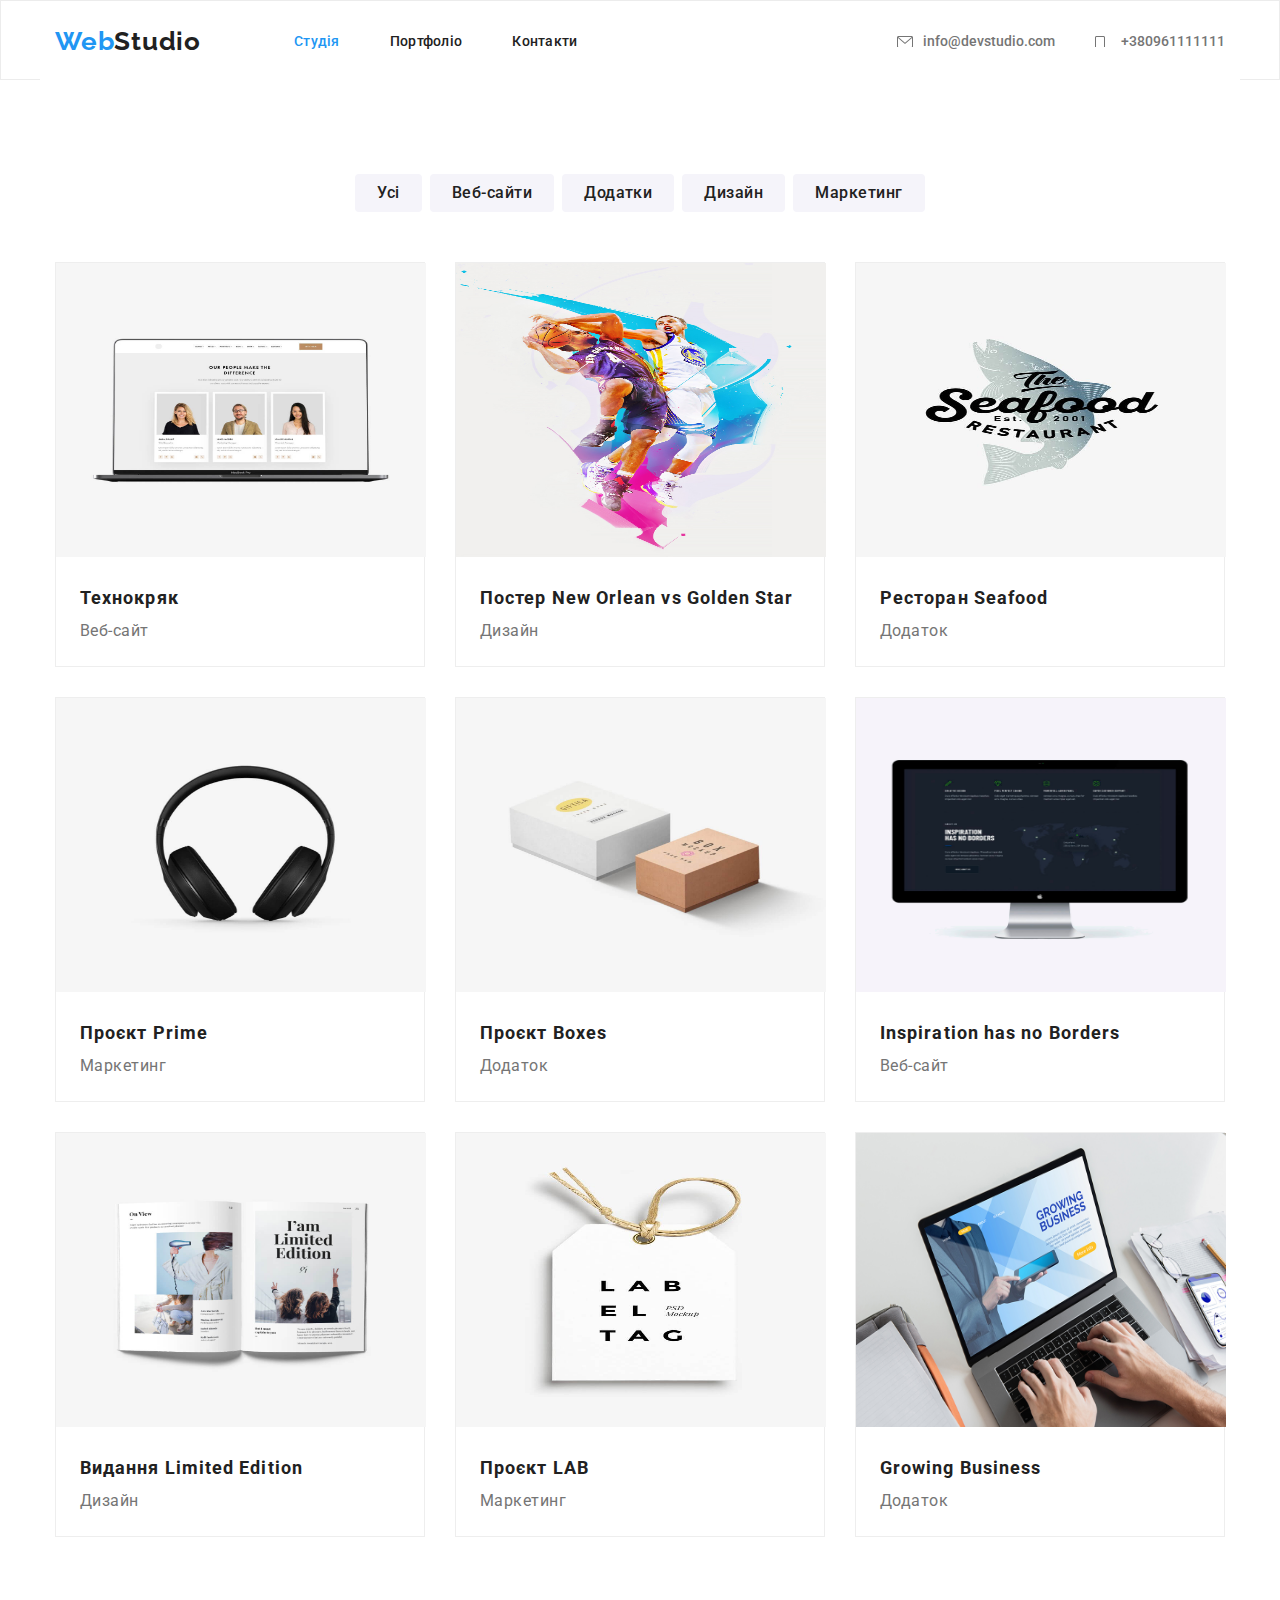
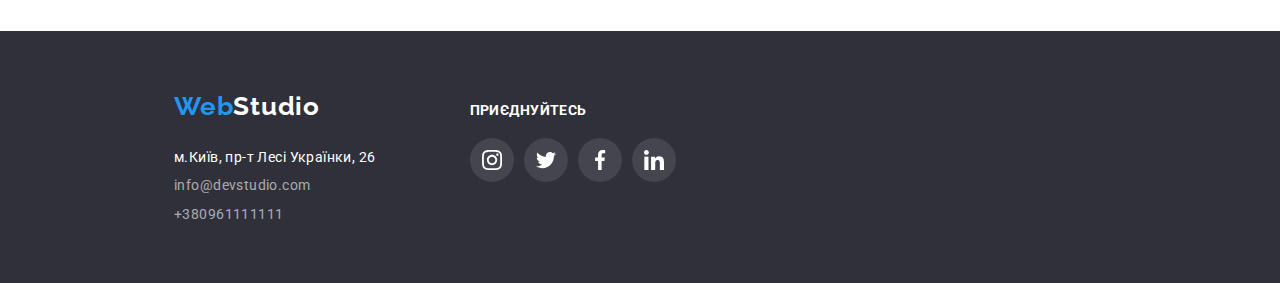
==== portfolio.html @ 69e12972 "fix" ====
<!DOCTYPE html>
<html lang="uk">
<head>
    <meta charset="UTF-8">
    <meta name="viewport" content="width=device-width, initial-scale=1.0">
    <title>Portfolio</title>
    <link rel="preconnect" href="https://fonts.googleapis.com" />
    <link rel="preconnect" href="https://fonts.gstatic.com" crossorigin />
    <link href="https://fonts.googleapis.com/css2?family=Raleway:wght@700&family=Roboto:wght@400;500;700;900&display=swap"
        rel="stylesheet" />
    <link rel="stylesheet" href="src/style.css">
</head>

<body>
    <header class="site-header">
        <div class="header-cont">
            <a class="logo" href="index.html"><span class="accent">Web</span>Studio</a>
            <nav class="navigation">
             <ul class="nav-list">
                 <li class="active-page"><a href="index.html">Студія</a></li>
                 <li><a href="portfolio.html">Портфоліо</a></li>
                 <li><a href="#">Контакти</a></li>
             </ul>
         </nav>
         <ul class="contact-info">
             <li class="nav-info-text">
                 <a class="mail" href="mailto:info@devstudio.com">
                     <svg class="iconsvg-nav"><use xlink:href="icons.svg#icons2"></use></svg>
                     info@devstudio.com
                 </a>
             </li>
             <li class="nav-info-text">
                 <a class="mail" href="tel:+38096111111">
                     <svg class="iconsvg-nav"><use xlink:href="icons.svg#icons3"></use></svg>
                     +380961111111
                 </a>
             </li>
         </ul>
    </header>

    <main class="main">
        <section class="portfolio-controls">
            <div class="container">
            <ul class="filters">
                <li><button class="filter-btn">Усі</button></li>
                <li><button class="filter-btn">Веб-сайти</button></li>
                <li><button class="filter-btn">Додатки</button></li>
                <li><button class="filter-btn">Дизайн</button></li>
                <li><button class="filter-btn">Маркетинг</button></li>
            </ul>
            <ul class="portfolio-card">
            <li class="portfolio_item">
                <a href="#" class="portfolio-thumb">
                    <img src="images/imgp1.jpg" alt="Зображення ноутбука" width="370" height="294">
                </a>
                <div class="portfolio-card-item">
                <h3 class="portfolio-title">Технокряк</h3>
                <p class="portfolio-category">Веб-сайт</p>
                </div>
            </li>

            <li class="portfolio_item">
                <a href="#" class="portfolio-thumb">
                    <img src="images/imgp2.jpg" alt="Зображення баскетболу" width="370" height="294">
                </a>
                <div class="portfolio-card-item">
                <h3 class="portfolio-title">Постер New Orlean vs Golden Star</h3>
                <p class="portfolio-category">Дизайн</p>
                </div>
            </li>

            <li class="portfolio_item">
                <a href="#" class="portfolio-thumb">
                    <img src="images/imgp3.jpg" alt="Seafood зображення ресторану" width="370" height="294">
                </a>
                <div class="portfolio-card-item">
                <h3 class="portfolio-title">Ресторан Seafood</h3>
                <p class="portfolio-category">Додаток</p>
                </div>
            </li>

            <li class="portfolio_item">
                <a href="#" class="portfolio-thumb">
                    <img src="images/imgp4.jpg" alt="Навушники" width="370" height="294">
                </a>
                <div class="portfolio-card-item">
                <h3 class="portfolio-title">Проєкт Prime</h3>
                <p class="portfolio-category">Маркетинг</p>
                </div>
            </li>

            <li class="portfolio_item">
                <a href="#" class="portfolio-thumb">
                    <img src="images/imgp5.jpg" alt="Коробки" width="370" height="294">
                </a>
                <div class="portfolio-card-item">
                <h3 class="portfolio-title">Проєкт Boxes</h3>
                <p class="portfolio-category">Додаток</p>
                </div>
            </li>

            <li class="portfolio_item">
                <a href="#" class="portfolio-thumb">
                    <img src="images/imgp6.jpg" alt="Зображення монітора статистики" width="370" height="294">
                </a>
                <div class="portfolio-card-item">
                <h3 class="portfolio-title">Inspiration has no Borders</h3>
                <p class="portfolio-category">Веб-сайт</p>
                </div>
            </li>

            <li class="portfolio_item">
                <a href="#" class="portfolio-thumb">
                    <img src="images/imgp7.jpg" alt="Журнал видання" width="370" height="294">
                </a>
                <div class="portfolio-card-item">
                <h3 class="portfolio-title">Видання Limited Edition</h3>
                <p class="portfolio-category">Дизайн</p>
                </div>
            </li>

            <li class="portfolio_item">
                <a href="#" class="portfolio-thumb">
                    <img src="images/imgp8.jpg" alt="Lab tag" width="370" height="294">
                </a>
                <div class="portfolio-card-item">
                <h3 class="portfolio-title">Проєкт LAB</h3>
                <p class="portfolio-category">Маркетинг</p>
                </div>
            </li>

            <li class="portfolio_item">
                <a href="#" class="portfolio-thumb">
                    <img src="images/imgp9.jpg" alt="Ноутбук" width="370" height="294">
                </a>
                <div class="portfolio-card-item">
                <h3 class="portfolio-title">Growing Business</h3>
                <p class="portfolio-category">Додаток</p>
                </div>
            </li>
            </ul>
            </div>
        </section>
    </main>
    
    <footer class="site-footer">
        <div class="footer-container">
            <div class="cont-footer">
        <a class="logo-footer" href="index.html"><span class="accent">Web</span>Studio</a>
        <address class="footer-address">
            <ul class="address-list">
                <li class="list-address"><a class="address-map" href="https://goo.gl/maps/zXnRZzUKmTX4V4ny9" target="_blank"
                    rel="noreferrer nofollow">м.Київ, пр-т Лесі Українки, 26</a></li>
            <li class="list-address"><a class="address-link-email" href="mailto:info@devstudio.com">info@devstudio.com</a></li>
            <li class="list-address"><a class="address-link-tell" href="tel:+38096111111">+380961111111</a></li>
            </ul>
        </address>
            </div>
            <div class="contact-team">
                <h3 class="contact-title">Приєднуйтесь</h3>
                <ul class="team-info">
                    <li class="team-join">
                        <a href="" target="_blank">
                            <svg class="team-join-link">
                                <use xlink:href="sprite.svg#icon-name-7"></use>
                            </svg>
                        </a>
                    </li>
                    <li class="team-join">
                        <a href="" target="_blank">
                            <svg class="team-join-link">
                                <use xlink:href="sprite.svg#icon-name-8"></use>
                            </svg>
                        </a>
                    </li>
                    <li class="team-join">
                        <a href="" target="_blank">
                            <svg class="team-join-link">
                                <use xlink:href="sprite.svg#icon-name-9"></use>
                            </svg>
                        </a>
                    </li>
                    <li class="team-join">
                        <a href="" target="_blank">
                            <svg class="team-join-link">
                                <use xlink:href="sprite.svg#icon-name-10"></use>
                            </svg>
                        </a>
                    </li>
                </ul>
            </div>
        </div>
    </footer>  
</body>
</html>
---- src/style.css ----
@import url(https://fonts.googleapis.com/css2?family=Raleway:wght@700&family=Roboto:wght@400;500;700;900&display=swap);

:root {
    --main-bg: #ffffff;
    --primary-font: "Roboto", sans-serif;
    --secondary-font: "Raleway", sans-serif;
    --primary-font-size: 14px;
    --logo-font-size: 26px;
    --logo-font-weight: 700;
    --logo-letter-spacing: 0.78px;
    --small-letter-spacing: 0.48px;
    --main-color: #212121;
    --support-color: #2196f3;
    --text-color: #757575;
}

* {
    margin: 0;
    box-sizing: border-box;
}

body {
    font-family: var(--primary-font);
    font-style: normal;
    font-weight: 400;
    line-height: normal;
    font-size: var(--primary-font-size);
}

header {
    display: block;
    border: 1px #ECECEC solid;
}

.site-header {
    border-bottom: 1px solid #ECECEC;
    height: 80px;
}

.header-cont {
    background-color: var(--main-bg);
    font-weight: 500;
    color: #212121;
    display: flex;
    align-items: center;
    flex-direction: row;
    max-width: 1200px;
    padding-left: 15px;
    padding-right: 15px;
    margin-left: auto;
    margin-right: auto;
    height: 80px;
}

.container {
    max-width: 1200px;
    padding-left: 15px;
    padding-right: 15px;
    margin-left: auto;
    margin-right: auto;
}

.logo {
    font-family: var(--secondary-font);
    font-size: 26px;
    font-weight: var(--logo-font-weight);
    letter-spacing: var(--logo-letter-spacing);
    word-wrap: break-word;
    margin-right: 93px;
}

.accent {
    color: var(--support-color);
}

.brand:hover,
.brand:focus {
    color: black;
    cursor: pointer;
}

.contact-link {
    color: var(--text-color);
    font-weight: 500;
    line-height: normal;
    letter-spacing: 0.28px;
}

.active-page {
    color: #2196F3;
}

.contact-info {
    display: flex;
    column-gap: 40px;
    margin-left: auto;
    color: #757575;
    justify-content: space-between;
}

.nav-info-text {
    display: inline-block;
}

.iconsvg-nav {
    fill: #757575;
    transition: fill 300ms ease-in-out;
    width: 16px;
    height: 12px;
}

.nav-list {
    display: flex;
    gap: 50px;
    justify-content: space-between;
}

.nav-list a {
    font-size: 14px;
    font-weight: 500;
    letter-spacing: 0.28px;
    word-wrap: break-word;
    text-decoration: none;
    transition: color 300ms;
}

.nav-item {
    color: var(--main-color);
    font-weight: 500;
    line-height: normal;
    letter-spacing: 0.28px;
}

.active-link {
    color: var(--support-color);
}

button {
    cursor: pointer;
    transition: background-color 300ms;
    line-height: inherit;
    font-size: inherit;
    font-family: inherit;
    border-radius: 4px;
}

section {
    padding: 94px 0;
}

a {
    text-decoration: none;
    color: inherit;
    transition: 300ms;
    cursor: pointer;
    line-height: inherit;
    font-size: inherit;
}

a:hover,
a:focus {
    color: var(--support-color);
}

ul {
    list-style: none;
    font-size: var(--primary-font-size);
    margin: 0;
    padding: 0;
}

.site-footer {
    background-color: #2f303a;
    padding-top: 60px;
    padding-bottom: 60px;
}

.logo-footer {
    color: #ffffff;
    font-size: 26px;
    font-family: var(--secondary-font);
    font-weight: 700;
    letter-spacing: var(--logo-letter-spacing);
    word-wrap: break-word;
    text-decoration: none;
}

.logo-footer:hover {
    color: #ffffff;
}

.footer-address {
    margin-top: 28px;
}

address {
    text-decoration: none;
}

.address-map {
    color: white;
    font-size: 14px;
    line-height: 16px;
    letter-spacing: 0.42px;
    word-wrap: break-word;
    text-decoration: none;
    font-style: normal;
}

.address-link {
    color: rgba(255, 255, 255, 0.6);
    font-family: Roboto;
    font-size: 14px;
    font-style: normal;
    font-weight: 400;
    line-height: 1.14;
    letter-spacing: 0.42px;
}

.list-address:not(:last-child) {
    margin-bottom: 12px;
}

.address-link-email {
    color: rgba(255, 255, 255, 0.6);
    font-family: Roboto;
    font-size: 14px;
    font-style: normal;
    font-weight: 400;
    line-height: 1.14;
    letter-spacing: 0.42px;
    margin-bottom: 12px;
}

.address-link-tell {
    color: rgba(255, 255, 255, 0.6);
    font-family: Roboto;
    font-size: 14px;
    font-style: normal;
    font-weight: 400;
    line-height: 1.14;
    letter-spacing: 0.42px;
    margin: 0 0 12px;
}

.visually-hidden {
    position: absolute;
    width: 1px;
    height: 1px;
    margin: -1px;
    border: 0;
    padding: 0;
    white-space: nowrap;
    clip-path: inset(100%);
    clip: rect(0 0 0 0);
    overflow: hidden;
  }  

.address-map {
    color: #ffffff;
}

.hidden-title {
    position: absolute;
    left: -1000px;
    top: auto;
    width: 1px;
    height: 1px;
    overflow: hidden;
}

.intro {
    background-color: #2f303a;
    height: 600px;
    display: flex;
    align-items: center;
    background: linear-gradient(rgba(255, 255, 255, 0.1), rgba(255, 255, 255, 0.1)), url(../images/hero.png);
}

.intro-title {
    color: #ffffff;
    text-align: center;
    font-size: 44px;
    font-weight: 700;
    line-height: 60px;
    letter-spacing: 2.64px;
    text-transform: uppercase;
    max-width: 696px;
    text-align: center;
    margin-bottom: 30px;
    word-wrap: break-word;
    font-family: "Roboto", sans-serif;
}

.intro-btn {
    color: #ffffff;
    background-color: var(--support-color);
    font-family: var(--primary-font);
    font-size: 16px;
    line-height: 1.87;
    box-shadow: 0px 4px 4px 0px rgba(0, 0, 0, 0.15);
    width: 200px;
    height: 50px;
    border-radius: 4px;
    font-weight: bold;
    cursor: pointer;
    transition: background-color 300ms;
    display: block;
    margin: 0 auto;
    text-align: center;
    border: #2196f3;;
}

.intro-btn:hover,
.intro-btn:focus {
    background-color: #188ce8;

}

.features {
    padding-bottom: 0;
}

.feature-list {
    display: flex;
}

.feature-title {
    color: var(--main-color);
    text-transform: uppercase;
    font-weight: 700;
    font-size: inherit;
    letter-spacing: 0.42px;
    margin-bottom: 10px;
}

.feature-name:not(:first-child) {
    margin-left: 30px;
    max-width: 270px;
}

.feature-name {
    max-width: 270px;
}

.feature-desc {
    color: var(--text-color);
    line-height: 24px;
    letter-spacing: 0.42px;
    font-size: 14px;
    text-transform: none;


}

.ativity-list {
    display: flex;
    justify-content: center;
    margin-top: 50px;
}

.ativity-list-item:not(:first-child) {
    margin-left: 30px;
}

.section-title {
    color: var(--main-color);
    font-weight: 700;
    font-size: 36px;
    font-style: inherit;
    letter-spacing: 1.08px;
    background-color: #f5f4fa;
    text-align: center;
}

.team-list {
    display: flex;
    justify-content: center;
    margin-top: 50px;
}

.team-list-item {
    margin-left: 30px;
    background: white;
    box-shadow: 0px 2px 1px rgba(0, 0, 0, 0.2);
    border-top-left-radius: 4px;
    border-top-right-radius: 4px;
    height: auto;
    background-color: white;
    border-radius: 0px 0px 4px 4px;
}

.team-name {
    color: #212121;
    font-weight: 500;
    font-size: 16px;
    letter-spacing: var(--small-letter-spacing);
    text-align: center;
    margin-bottom: 10px;
    word-wrap: break-word;
}

.card-list {
    padding: 30px;
}

.team-role {
    font-size: 16px;
    letter-spacing: var(--small-letter-spacing);
    color: var(--text-color);
    text-align: center;
    margin-bottom: 16px;
}

.team {
    background-color: #f5f4fa;
}

.section-namer {
    color: var(--main-color);
    font-weight: 700;
    font-size: 36px;
    font-style: inherit;
    letter-spacing: 1.08px;
    text-align: center;
}

.portfolio-gallery {
    margin-block-start: 1em;
    margin-block-end: 1em;
    margin-inline-start: 0px;
    margin-inline-end: 0px;
    padding-inline-start: 40px;
}

.portfolio-card {
    display: flex;
    flex-wrap: wrap;
    justify-content: center;
    gap: 30px
}

.portfolio_item {
    display: inline-block;
    background-color: var(--background-color);
    border: 1px #EEEEEE solid;
    max-width: 370px;
}

.portfolio-card-item {
    padding-left: 24px;
    padding-right: 24px;
    padding-top: 20px;
    padding-bottom: 20px;
}

.portfolio-title {
    line-height: 36px;
    letter-spacing: 1.08px;
    color: #212121;
    font-weight: 700;
    font-size: 18px;
    font-family: var(--primary-font);
}

.portfolio-category {
    line-height: 30px;
    letter-spacing: 0.48px;
    font-size: 16px;
    color: #757575;
    font-weight: 400;
    font-family: var(--primary-font);
}

.potrfolio-thumb {
    display: inline-block;
}

.filters {
    display: flex;
    justify-content: center;
    gap: 8px;
    margin-bottom: 50px;
}

.filter-btn {
    color: var(--main-color);
    text-align: center;
    font-size: 16px;
    font-weight: 500;
    line-height: 1.62;
    letter-spacing: var(--small-letter-spacing);
    font-family: inherit;
    background-color: #f5f4fA;
    word-wrap: break-word;
    display: block;
    border-radius: 4px;
    padding-top: 6px;
    padding-bottom: 6px;
    padding-left: 22px;
    padding-right: 22px;
    border: white;
}

.filter-btn:hover,
.filter-btn:focus {
    color: var(--main-bg);
    background-color: var(--support-color);
    box-shadow: 0px 2px 2px 0px rgba(0, 0, 0, 0.12);
}

.customer-title {
    text-align: center;
    font-size: 36px;
    letter-spacing: 1.08px;
    font-weight: 700;
    word-wrap: break-word;
    color: var(--main-color);
}

.customer-list {
    display: flex;
    gap: 30px;
    margin-top: 50px;
    justify-content: center;
    flex-wrap: wrap;
}

.customer-list-item {
    width: 170px;
    height: 92px;
}

.customer-effect {
    display: flex;
    border: 1px solid #AFB1B8;
    border-radius: 4px;
    justify-content: center;
    align-items: center;
    width: 100%;
    height: 100%;
    fill: #AFB1B8;
    transition: border-color 0.3s;
}

.customer-svg {
    width: 106px;
    height: 60px;
    transition: fill 0.3s ease;
    position: relative;
}


.customer-list-item a:hover, 
.customer-list-item a:focus {
    border-color: #2196F3;
}

.customer-list-item a:hover .customer-svg,
.customer-list-item a:focus .customer-svg  {
    fill: #2196F3;
}

.footer-container {
    display: flex;
    align-items: baseline;
    gap: 94px;
}

.cont-footer {
    margin-left: 174px;
}

.contact-team {
    max-width: 206px;
    max-height: 80px;
}

.contact-title {
    color: var(--main-bg);
    font-size: 14px;
    font-weight: 700;
    letter-spacing: 0.42px;
    text-transform: uppercase;
    margin-bottom: 20px;
}

.team-info {
    display: flex;
    justify-content: center;
    align-items: center;
    gap: 10px;
}

.team-join a {
    display: flex;
    justify-content: center;
    align-items: center;
    width: 44px;
    height: 44px;
    background: #ffffff1a;
    border-radius: 50%;
    color: #fff;
    transition: background 0.3s ease, color 0.3s ease;
    cursor: pointer;
}

.team-join a:hover,
.team-info a:focus {
    background-color: #2196F3;
}

.team-join-link {
    width: 20px;
    height: 20px;
    fill: #fff;
}

.card-link {
    display: flex;
    justify-content: center;
    gap: 10px;
}

.card-team-link a {
    width: 44px;
    height: 44px;
    transition: 300ms;
    display: inline-block;
    border-radius: 50%;
    padding: 12px 12px;
    transition: color 0,3s ease;
    fill: #afb1b8;
}

.card-team-link a:hover,
.card-team-link a:focus {
    background-color: #2196F3;
    border-radius: 50%;
    fill: #fff
}

.card-link-b {
    width: 20px;
    height: 20px;
    transition: fill 0,3s;
}

.feature-name-ph {
    background: #f5f4fa;
    display: inline-block;
    width: 100%;
    height: 120px;
    padding: 25px 100px;
    margin-bottom: 30px;
    border-radius: 4px;
}

.feature-photo {
    width: 70px;
    height: 70px;
}

.mail {
    display: flex;
    align-items: center;
    gap: 10px;
}

.phone {
    display: flex;
    align-items: center;
    gap: 10px;
    margin-right: 40px; 
}
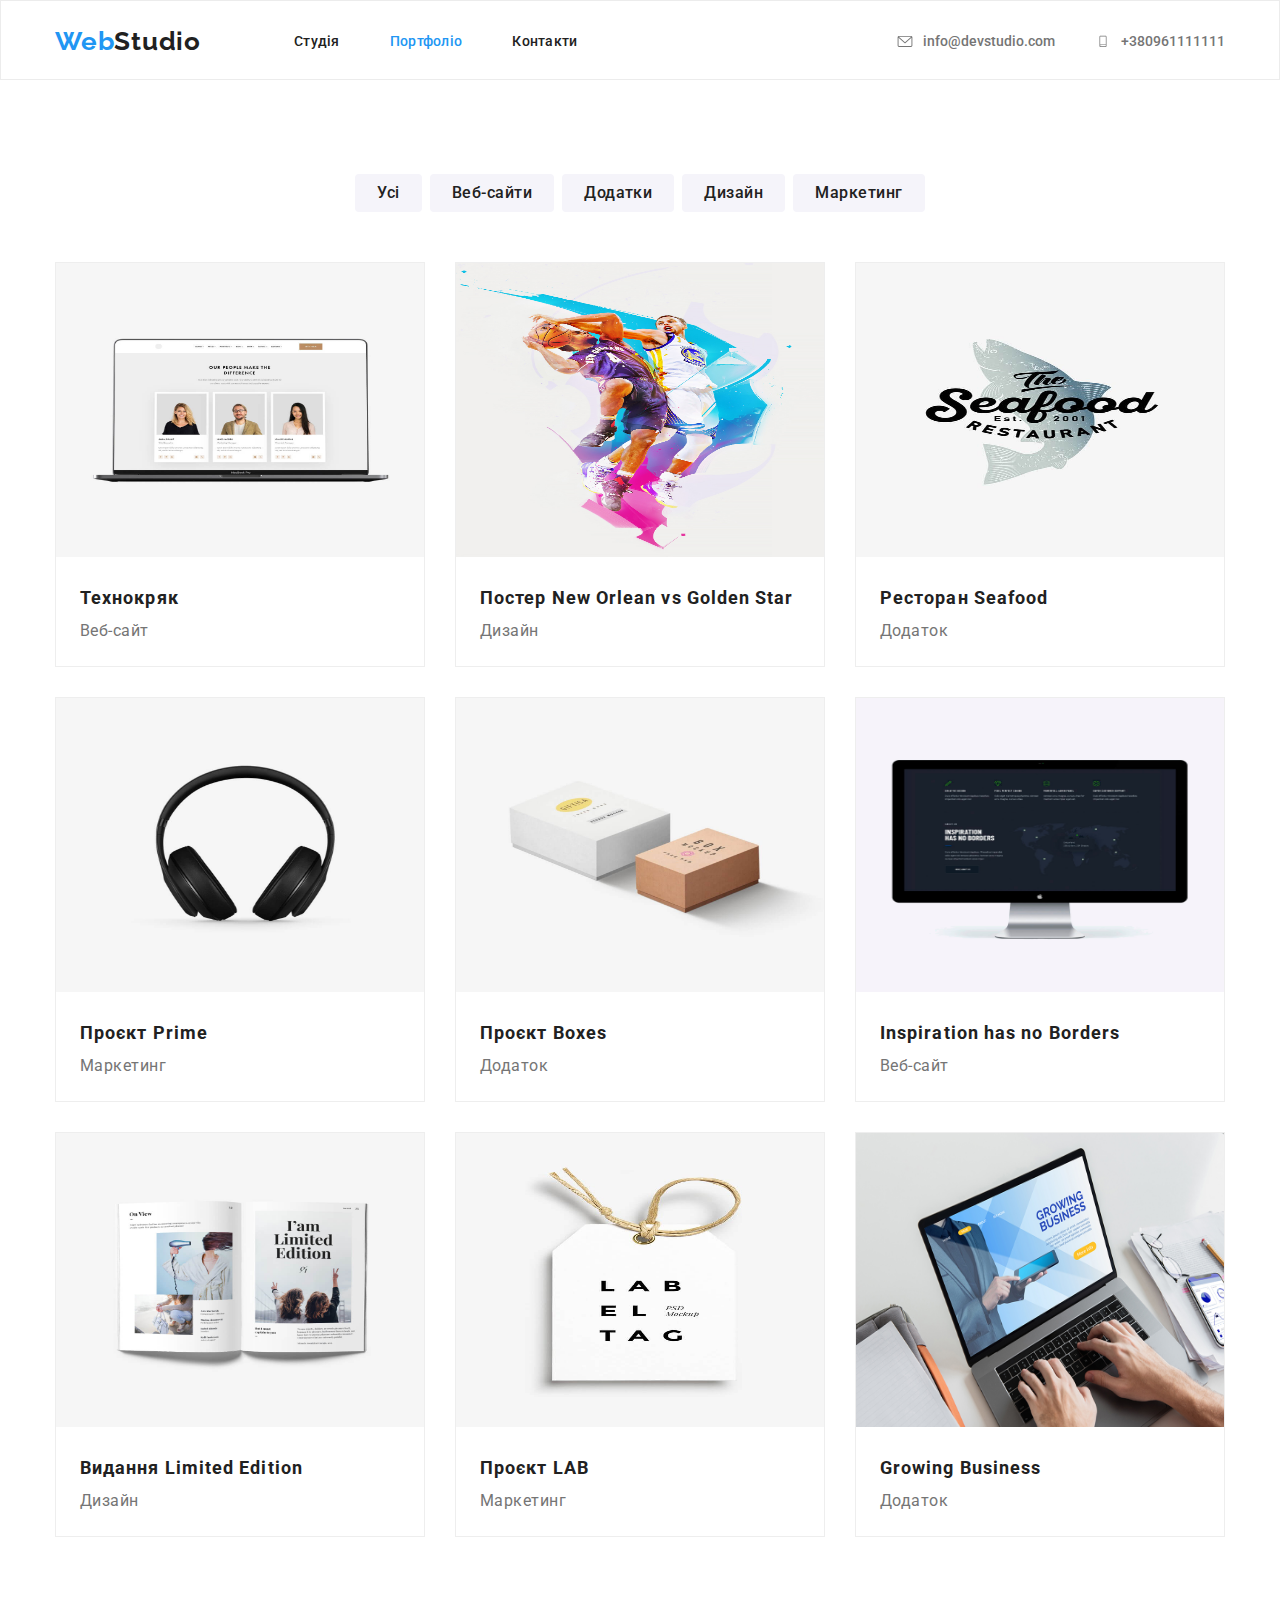
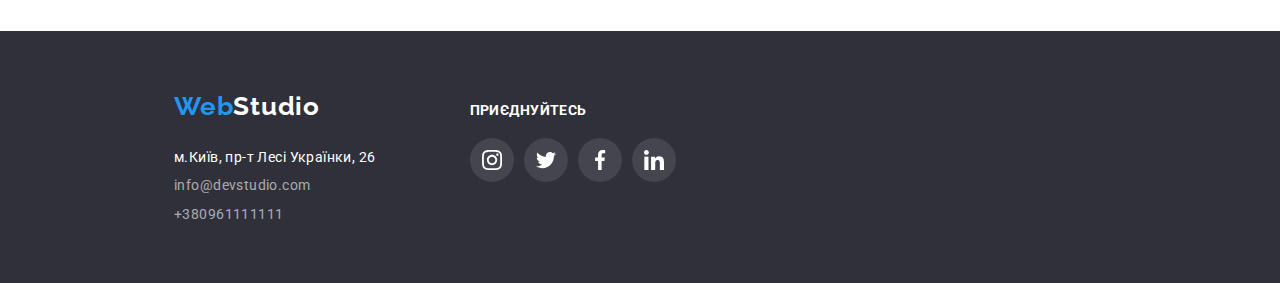
==== commit 7b696a16: "hover and text" ====
--- a/portfolio.html
+++ b/portfolio.html
@@ -17,8 +17,8 @@
             <a class="logo" href="index.html"><span class="accent">Web</span>Studio</a>
             <nav class="navigation">
              <ul class="nav-list">
-                 <li class="active-page"><a href="index.html">Студія</a></li>
-                 <li><a href="portfolio.html">Портфоліо</a></li>
+                 <li><a href="index.html">Студія</a></li>
+                 <li class="active-page"><a href="portfolio.html">Портфоліо</a></li>
                  <li><a href="#">Контакти</a></li>
              </ul>
          </nav>
@@ -50,9 +50,12 @@
             </ul>
             <ul class="portfolio-card">
             <li class="portfolio_item">
-                <a href="#" class="portfolio-thumb">
+                <div class="position-text">
                     <img src="images/imgp1.jpg" alt="Зображення ноутбука" width="370" height="294">
-                </a>
+                    <div class="text-element">
+                        <p class="element-text">Ресурс пропонує комплексні пропозиції з різним рівнем функціоналу та сервісів. Все це дозволить відвідувачу отримати вичерпні відомості про компанію чи приватну особу</p>
+                    </div>
+                </div>
                 <div class="portfolio-card-item">
                 <h3 class="portfolio-title">Технокряк</h3>
                 <p class="portfolio-category">Веб-сайт</p>
@@ -60,9 +63,12 @@
             </li>
 
             <li class="portfolio_item">
-                <a href="#" class="portfolio-thumb">
+                <div class="position-text">
                     <img src="images/imgp2.jpg" alt="Зображення баскетболу" width="370" height="294">
-                </a>
+                    <div class="text-element">
+                        <p class="element-text">Ресурс пропонує комплексні пропозиції з різним рівнем функціоналу та сервісів. Все це дозволить відвідувачу отримати вичерпні відомості про компанію чи приватну особу</p>
+                    </div>
+                </div>
                 <div class="portfolio-card-item">
                 <h3 class="portfolio-title">Постер New Orlean vs Golden Star</h3>
                 <p class="portfolio-category">Дизайн</p>
@@ -70,9 +76,12 @@
             </li>
 
             <li class="portfolio_item">
-                <a href="#" class="portfolio-thumb">
+                <div class="position-text">
                     <img src="images/imgp3.jpg" alt="Seafood зображення ресторану" width="370" height="294">
-                </a>
+                    <div class="text-element">
+                        <p class="element-text">Ресурс пропонує комплексні пропозиції з різним рівнем функціоналу та сервісів. Все це дозволить відвідувачу отримати вичерпні відомості про компанію чи приватну особу</p>
+                    </div>
+                </div>
                 <div class="portfolio-card-item">
                 <h3 class="portfolio-title">Ресторан Seafood</h3>
                 <p class="portfolio-category">Додаток</p>
@@ -80,9 +89,12 @@
             </li>
 
             <li class="portfolio_item">
-                <a href="#" class="portfolio-thumb">
+                <div class="position-text">
                     <img src="images/imgp4.jpg" alt="Навушники" width="370" height="294">
-                </a>
+                    <div class="text-element">
+                        <p class="element-text">Ресурс пропонує комплексні пропозиції з різним рівнем функціоналу та сервісів. Все це дозволить відвідувачу отримати вичерпні відомості про компанію чи приватну особу</p>
+                    </div>
+                </div>
                 <div class="portfolio-card-item">
                 <h3 class="portfolio-title">Проєкт Prime</h3>
                 <p class="portfolio-category">Маркетинг</p>
@@ -90,9 +102,12 @@
             </li>
 
             <li class="portfolio_item">
-                <a href="#" class="portfolio-thumb">
+                <div class="position-text">
                     <img src="images/imgp5.jpg" alt="Коробки" width="370" height="294">
-                </a>
+                    <div class="text-element">
+                        <p class="element-text">Ресурс пропонує комплексні пропозиції з різним рівнем функціоналу та сервісів. Все це дозволить відвідувачу отримати вичерпні відомості про компанію чи приватну особу</p>
+                    </div>
+                </div>
                 <div class="portfolio-card-item">
                 <h3 class="portfolio-title">Проєкт Boxes</h3>
                 <p class="portfolio-category">Додаток</p>
@@ -100,9 +115,12 @@
             </li>
 
             <li class="portfolio_item">
-                <a href="#" class="portfolio-thumb">
+                <div class="position-text">
                     <img src="images/imgp6.jpg" alt="Зображення монітора статистики" width="370" height="294">
-                </a>
+                    <div class="text-element">
+                        <p class="element-text">Ресурс пропонує комплексні пропозиції з різним рівнем функціоналу та сервісів. Все це дозволить відвідувачу отримати вичерпні відомості про компанію чи приватну особу</p>
+                    </div>
+                </div>
                 <div class="portfolio-card-item">
                 <h3 class="portfolio-title">Inspiration has no Borders</h3>
                 <p class="portfolio-category">Веб-сайт</p>
@@ -110,9 +128,12 @@
             </li>
 
             <li class="portfolio_item">
-                <a href="#" class="portfolio-thumb">
+                <div class="position-text">
                     <img src="images/imgp7.jpg" alt="Журнал видання" width="370" height="294">
-                </a>
+                    <div class="text-element">
+                        <p class="element-text">Ресурс пропонує комплексні пропозиції з різним рівнем функціоналу та сервісів. Все це дозволить відвідувачу отримати вичерпні відомості про компанію чи приватну особу</p>
+                    </div>
+                </div>
                 <div class="portfolio-card-item">
                 <h3 class="portfolio-title">Видання Limited Edition</h3>
                 <p class="portfolio-category">Дизайн</p>
@@ -120,9 +141,12 @@
             </li>
 
             <li class="portfolio_item">
-                <a href="#" class="portfolio-thumb">
+                <div class="position-text">
                     <img src="images/imgp8.jpg" alt="Lab tag" width="370" height="294">
-                </a>
+                    <div class="text-element">
+                        <p class="element-text">Ресурс пропонує комплексні пропозиції з різним рівнем функціоналу та сервісів. Все це дозволить відвідувачу отримати вичерпні відомості про компанію чи приватну особу</p>
+                    </div>
+                </div>
                 <div class="portfolio-card-item">
                 <h3 class="portfolio-title">Проєкт LAB</h3>
                 <p class="portfolio-category">Маркетинг</p>
@@ -130,9 +154,12 @@
             </li>
 
             <li class="portfolio_item">
-                <a href="#" class="portfolio-thumb">
+                <div class="position-text">
                     <img src="images/imgp9.jpg" alt="Ноутбук" width="370" height="294">
-                </a>
+                    <div class="text-element">
+                        <p class="element-text">Ресурс пропонує комплексні пропозиції з різним рівнем функціоналу та сервісів. Все це дозволить відвідувачу отримати вичерпні відомості про компанію чи приватну особу</p>
+                    </div>
+                </div>
                 <div class="portfolio-card-item">
                 <h3 class="portfolio-title">Growing Business</h3>
                 <p class="portfolio-category">Додаток</p>
--- a/src/style.css
+++ b/src/style.css
@@ -38,7 +38,6 @@
 }
 
 .header-cont {
-    background-color: var(--main-bg);
     font-weight: 500;
     color: #212121;
     display: flex;
@@ -672,4 +671,39 @@
     align-items: center;
     gap: 10px;
     margin-right: 40px; 
+}
+
+.position-text {
+    position: relative;
+    overflow: hidden;
+}
+
+.text-element {
+    transition: transform 250ms ease;
+    position: absolute;
+    top: 0;
+    left: 0;
+    transform: translateY(101%);
+    height: 100%;
+    width: 100%;
+    background-color: rgba(33, 150, 243, 0.9);
+}
+
+.element-text {
+    color: #fff;
+    font-size: 18px;
+    line-height: 28px;
+    letter-spacing: 0.54px;
+    padding: 63px 24px;
+}
+
+.portfolio_item:hover,
+.portfolio_item:focus{
+    transition: box-shadow 250ms cubic-bezier(0.4, 0, 0.2, 1);
+    box-shadow: 1px 4px 6px 0px rgba(0, 0, 0, 0.16),
+    0px 4px 4px 0px rgba(0, 0, 0, 0.06), 0px 1px 1px 0px rgba(0, 0, 0, 0.12);
+}
+
+.portfolio_item:hover .text-element {
+    transform: translateY(0);
 }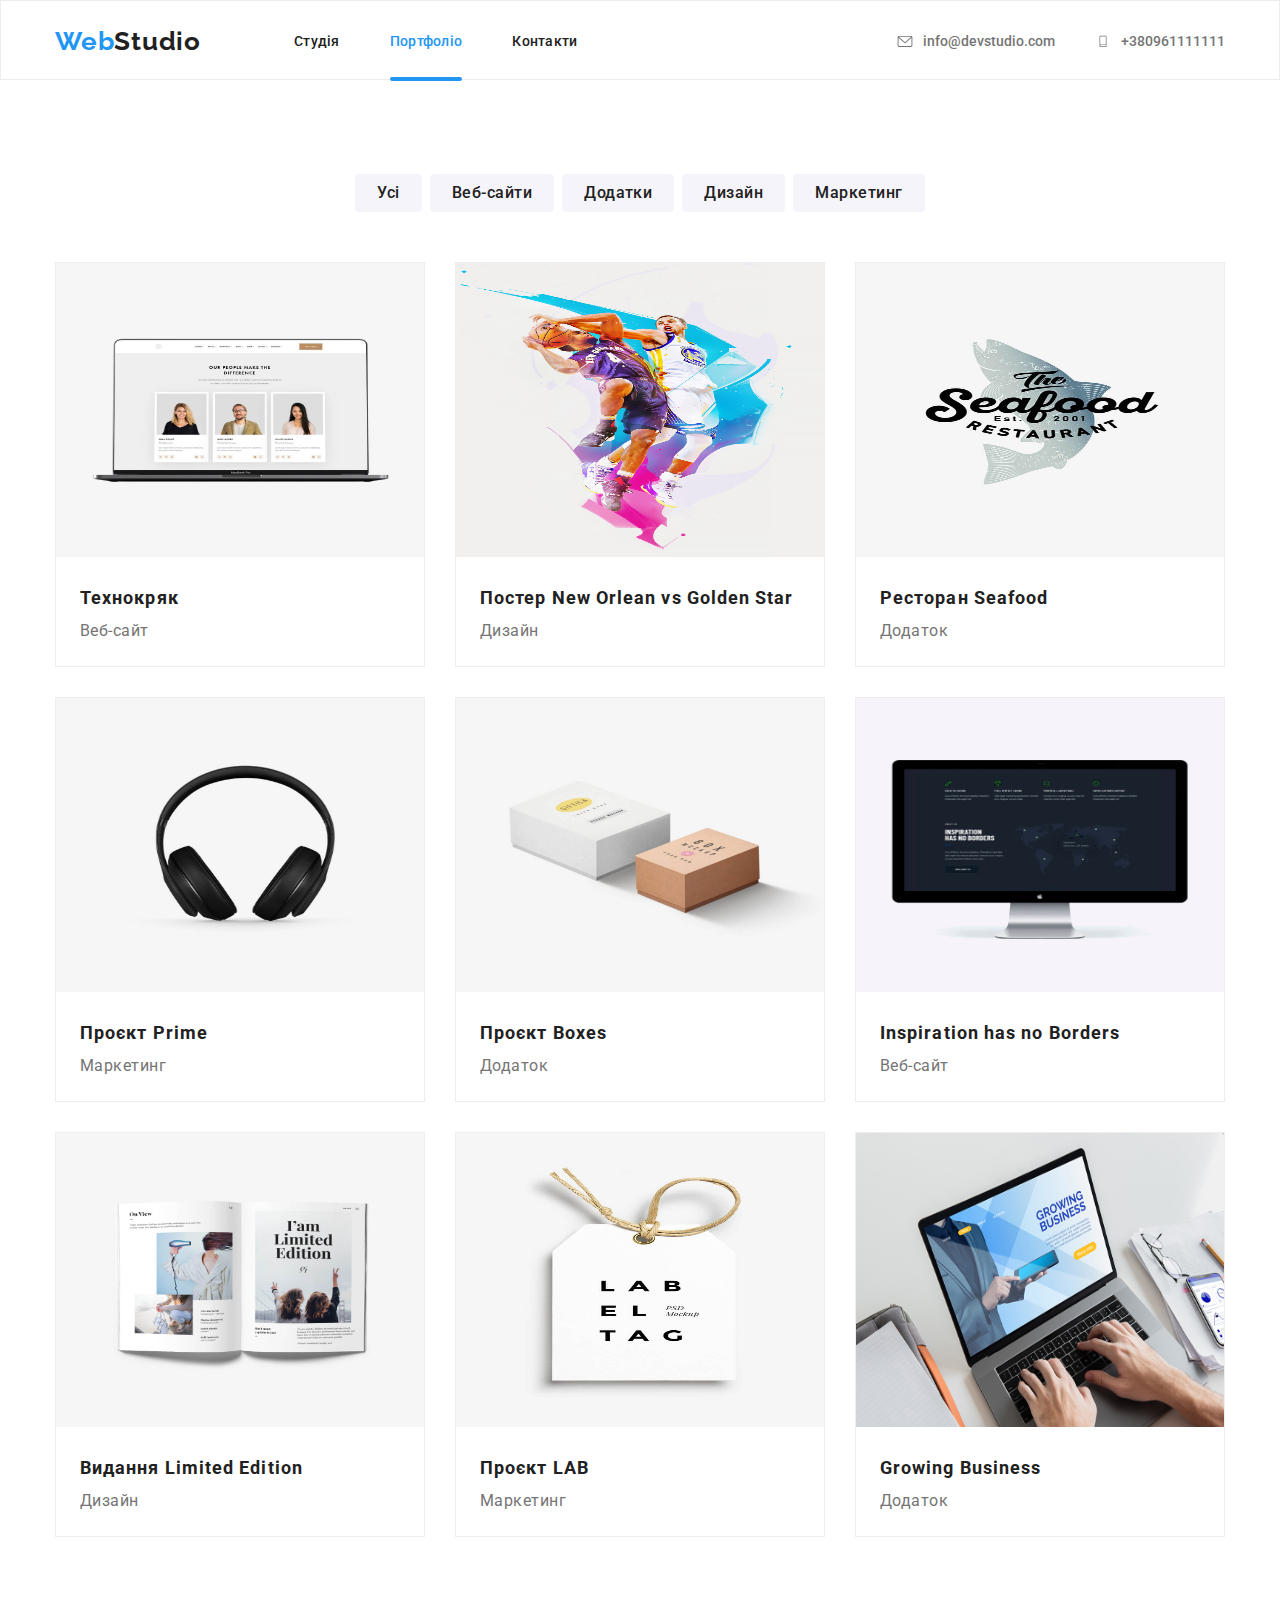
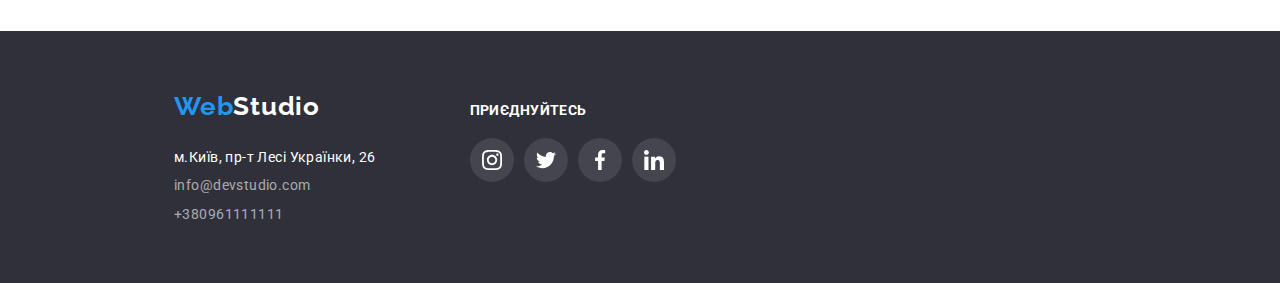
==== commit 870195f6: "js fix" ====
--- a/portfolio.html
+++ b/portfolio.html
@@ -18,7 +18,7 @@
             <nav class="navigation">
              <ul class="nav-list">
                  <li><a href="index.html">Студія</a></li>
-                 <li class="active-page"><a href="portfolio.html">Портфоліо</a></li>
+                 <li><a class="active-page" href="portfolio.html">Портфоліо</a></li>
                  <li><a href="#">Контакти</a></li>
              </ul>
          </nav>
--- a/src/style.css
+++ b/src/style.css
@@ -87,6 +87,9 @@
 
 .active-page {
     color: #2196F3;
+    position: relative;
+    padding-top: 32px;
+    padding-bottom: 32px;
 }
 
 .contact-info {
@@ -706,4 +709,65 @@
 
 .portfolio_item:hover .text-element {
     transform: translateY(0);
+}
+
+.active-page::after {
+    content: "";
+    background-color: #2196F3;
+    border-radius: 2px;
+    position: absolute;
+    height: 4px;
+    left: 0;
+    bottom: 0px;
+    width: 100%;
+}
+
+.backdrop {
+    transition: opacity 250ms cubic-bezier(0.4, 0, 0.2, 1);
+    position: fixed;
+    background-color: rgba(0, 0, 0, 0.20);
+    top: 0;
+    left: 0;
+    width: 100%;
+    height: 100%;
+    opacity: 1;
+}
+
+.btn_close {
+    position: absolute;
+    background-color: var(--white-color);
+    border-radius: 50%;
+    fill: var(--primary-color);
+    border: 1px solid rgba(0, 0, 0, 0.10);
+    top: 8px;
+    right: 8px;
+    width: 30px;
+    height: 30px;
+    padding-top: 6px;
+    padding-bottom: 5px;
+    padding-left: 5px;
+    cursor: pointer;
+}
+
+.modal-icon {
+    transition: fill 250ms cubic-bezier(0.4, 0, 0.2, 1);
+    fill: var(--primary-color);
+    width: 18px;
+    height: 18px;
+}
+
+.modal {
+    position: fixed;
+    top: 50%;
+    left: 50%;
+    transform: translate(-50%, -50%);
+    background-color: #fff;
+    border-radius: 4px;
+    width: 528px;
+    height: 581px;
+}
+
+.close-box {
+    opacity: 0;
+    pointer-events: none;
 }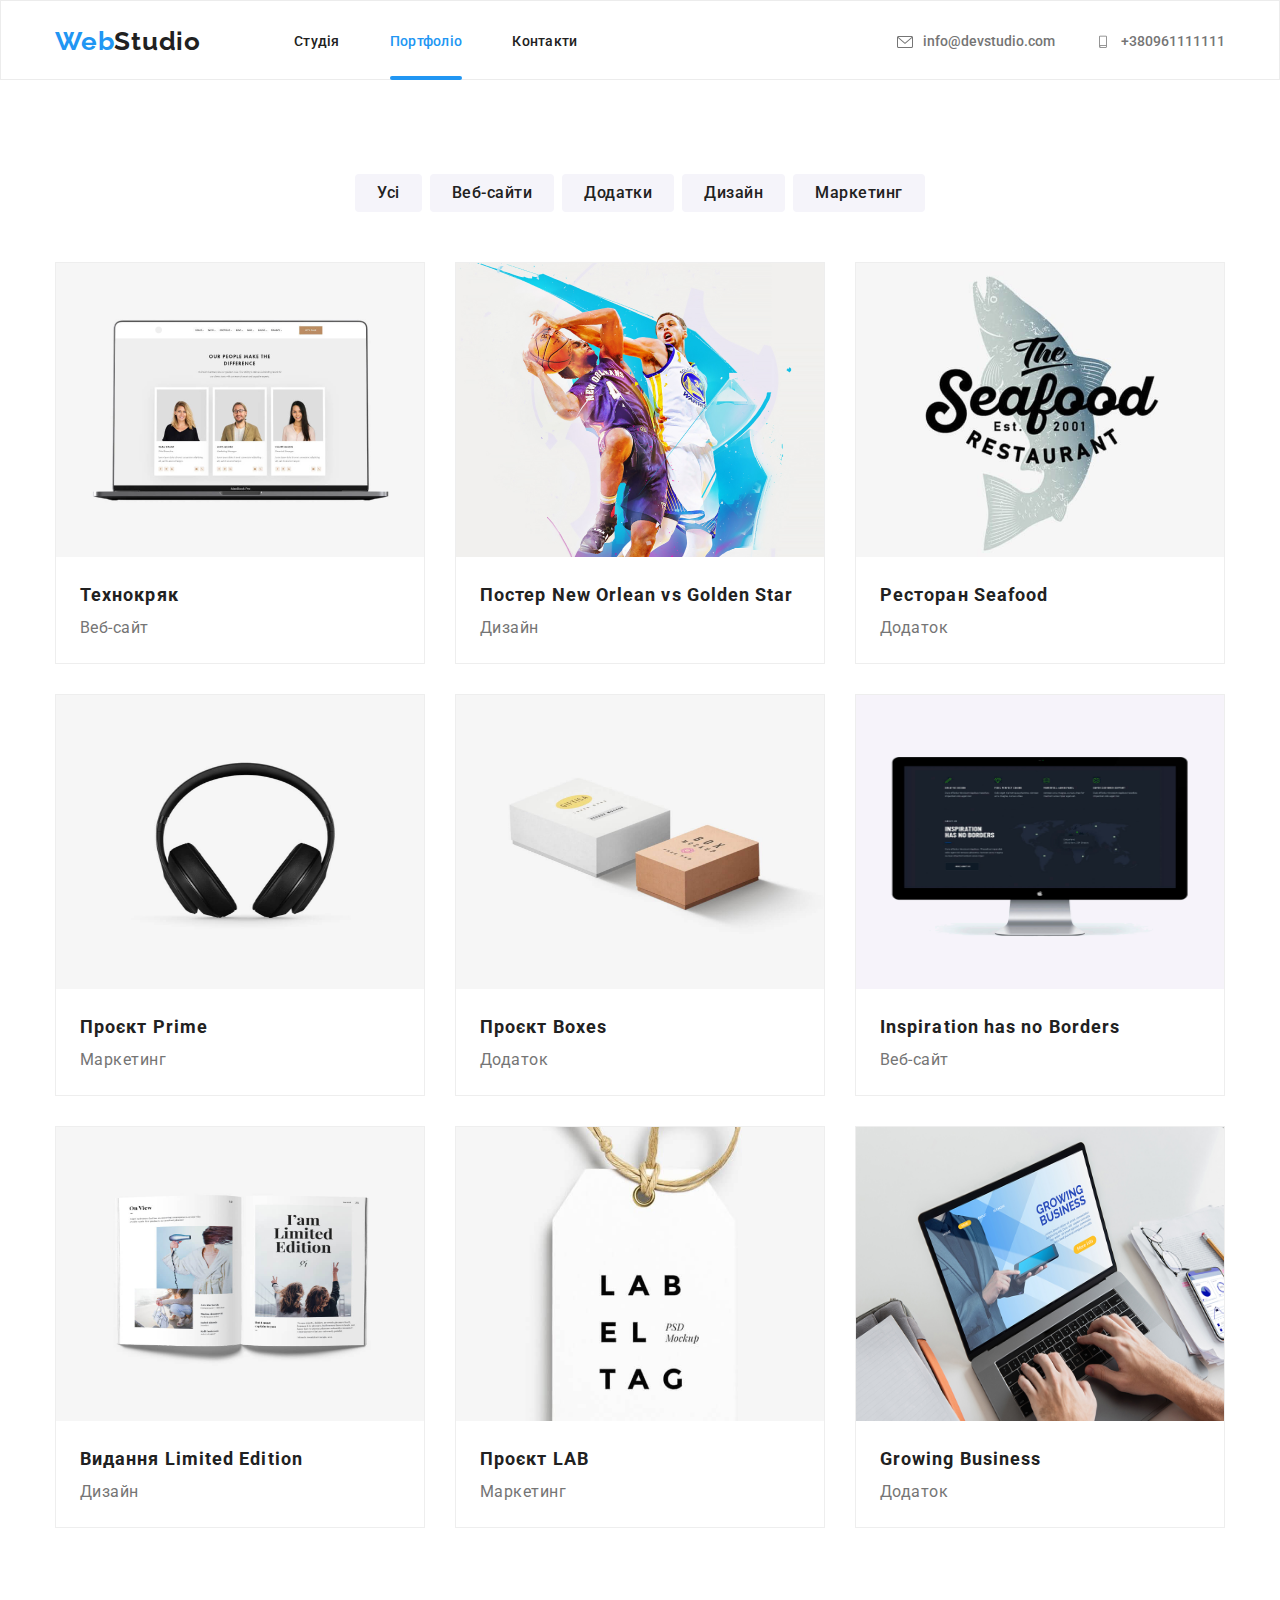
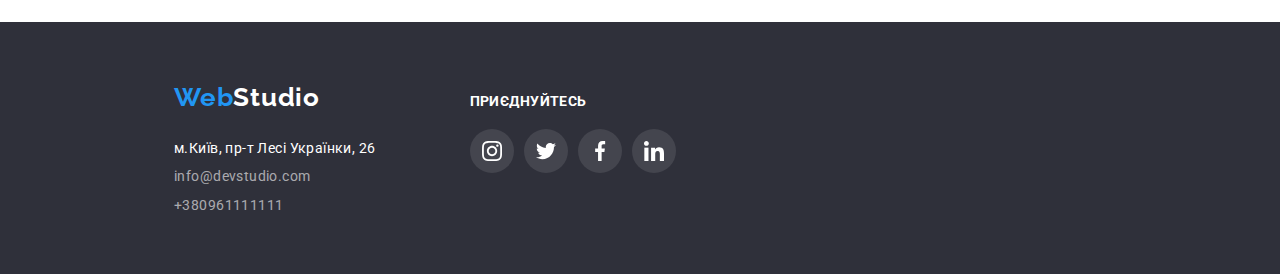
==== commit 312fff77: "fix" ====
--- a/portfolio.html
+++ b/portfolio.html
@@ -1,12 +1,14 @@
 <!DOCTYPE html>
 <html lang="uk">
+
 <head>
     <meta charset="UTF-8">
     <meta name="viewport" content="width=device-width, initial-scale=1.0">
     <title>Portfolio</title>
     <link rel="preconnect" href="https://fonts.googleapis.com" />
     <link rel="preconnect" href="https://fonts.gstatic.com" crossorigin />
-    <link href="https://fonts.googleapis.com/css2?family=Raleway:wght@700&family=Roboto:wght@400;500;700;900&display=swap"
+    <link
+        href="https://fonts.googleapis.com/css2?family=Raleway:wght@700&family=Roboto:wght@400;500;700;900&display=swap"
         rel="stylesheet" />
     <link rel="stylesheet" href="src/style.css">
 </head>
@@ -16,172 +18,197 @@
         <div class="header-cont">
             <a class="logo" href="index.html"><span class="accent">Web</span>Studio</a>
             <nav class="navigation">
-             <ul class="nav-list">
-                 <li><a href="index.html">Студія</a></li>
-                 <li><a class="active-page" href="portfolio.html">Портфоліо</a></li>
-                 <li><a href="#">Контакти</a></li>
-             </ul>
-         </nav>
-         <ul class="contact-info">
-             <li class="nav-info-text">
-                 <a class="mail" href="mailto:info@devstudio.com">
-                     <svg class="iconsvg-nav"><use xlink:href="icons.svg#icons2"></use></svg>
-                     info@devstudio.com
-                 </a>
-             </li>
-             <li class="nav-info-text">
-                 <a class="mail" href="tel:+38096111111">
-                     <svg class="iconsvg-nav"><use xlink:href="icons.svg#icons3"></use></svg>
-                     +380961111111
-                 </a>
-             </li>
-         </ul>
+                <ul class="nav-list">
+                    <li><a href="index.html">Студія</a></li>
+                    <li><a class="active-page" href="portfolio.html">Портфоліо</a></li>
+                    <li><a href="#">Контакти</a></li>
+                </ul>
+            </nav>
+            <ul class="contact-info">
+                <li class="nav-info-text">
+                    <a class="mail" href="mailto:info@devstudio.com">
+                        <svg class="iconsvg-nav">
+                            <use xlink:href="icons.svg#icons2"></use>
+                        </svg>
+                        info@devstudio.com
+                    </a>
+                </li>
+                <li class="nav-info-text">
+                    <a class="mail" href="tel:+38096111111">
+                        <svg class="iconsvg-nav">
+                            <use xlink:href="icons.svg#icons3"></use>
+                        </svg>
+                        +380961111111
+                    </a>
+                </li>
+            </ul>
     </header>
 
     <main class="main">
         <section class="portfolio-controls">
             <div class="container">
-            <ul class="filters">
-                <li><button class="filter-btn">Усі</button></li>
-                <li><button class="filter-btn">Веб-сайти</button></li>
-                <li><button class="filter-btn">Додатки</button></li>
-                <li><button class="filter-btn">Дизайн</button></li>
-                <li><button class="filter-btn">Маркетинг</button></li>
-            </ul>
-            <ul class="portfolio-card">
-            <li class="portfolio_item">
-                <div class="position-text">
-                    <img src="images/imgp1.jpg" alt="Зображення ноутбука" width="370" height="294">
-                    <div class="text-element">
-                        <p class="element-text">Ресурс пропонує комплексні пропозиції з різним рівнем функціоналу та сервісів. Все це дозволить відвідувачу отримати вичерпні відомості про компанію чи приватну особу</p>
-                    </div>
-                </div>
-                <div class="portfolio-card-item">
-                <h3 class="portfolio-title">Технокряк</h3>
-                <p class="portfolio-category">Веб-сайт</p>
-                </div>
-            </li>
-
-            <li class="portfolio_item">
-                <div class="position-text">
-                    <img src="images/imgp2.jpg" alt="Зображення баскетболу" width="370" height="294">
-                    <div class="text-element">
-                        <p class="element-text">Ресурс пропонує комплексні пропозиції з різним рівнем функціоналу та сервісів. Все це дозволить відвідувачу отримати вичерпні відомості про компанію чи приватну особу</p>
-                    </div>
-                </div>
-                <div class="portfolio-card-item">
-                <h3 class="portfolio-title">Постер New Orlean vs Golden Star</h3>
-                <p class="portfolio-category">Дизайн</p>
-                </div>
-            </li>
-
-            <li class="portfolio_item">
-                <div class="position-text">
-                    <img src="images/imgp3.jpg" alt="Seafood зображення ресторану" width="370" height="294">
-                    <div class="text-element">
-                        <p class="element-text">Ресурс пропонує комплексні пропозиції з різним рівнем функціоналу та сервісів. Все це дозволить відвідувачу отримати вичерпні відомості про компанію чи приватну особу</p>
-                    </div>
-                </div>
-                <div class="portfolio-card-item">
-                <h3 class="portfolio-title">Ресторан Seafood</h3>
-                <p class="portfolio-category">Додаток</p>
-                </div>
-            </li>
-
-            <li class="portfolio_item">
-                <div class="position-text">
-                    <img src="images/imgp4.jpg" alt="Навушники" width="370" height="294">
-                    <div class="text-element">
-                        <p class="element-text">Ресурс пропонує комплексні пропозиції з різним рівнем функціоналу та сервісів. Все це дозволить відвідувачу отримати вичерпні відомості про компанію чи приватну особу</p>
-                    </div>
-                </div>
-                <div class="portfolio-card-item">
-                <h3 class="portfolio-title">Проєкт Prime</h3>
-                <p class="portfolio-category">Маркетинг</p>
-                </div>
-            </li>
-
-            <li class="portfolio_item">
-                <div class="position-text">
-                    <img src="images/imgp5.jpg" alt="Коробки" width="370" height="294">
-                    <div class="text-element">
-                        <p class="element-text">Ресурс пропонує комплексні пропозиції з різним рівнем функціоналу та сервісів. Все це дозволить відвідувачу отримати вичерпні відомості про компанію чи приватну особу</p>
-                    </div>
-                </div>
-                <div class="portfolio-card-item">
-                <h3 class="portfolio-title">Проєкт Boxes</h3>
-                <p class="portfolio-category">Додаток</p>
-                </div>
-            </li>
-
-            <li class="portfolio_item">
-                <div class="position-text">
-                    <img src="images/imgp6.jpg" alt="Зображення монітора статистики" width="370" height="294">
-                    <div class="text-element">
-                        <p class="element-text">Ресурс пропонує комплексні пропозиції з різним рівнем функціоналу та сервісів. Все це дозволить відвідувачу отримати вичерпні відомості про компанію чи приватну особу</p>
-                    </div>
-                </div>
-                <div class="portfolio-card-item">
-                <h3 class="portfolio-title">Inspiration has no Borders</h3>
-                <p class="portfolio-category">Веб-сайт</p>
-                </div>
-            </li>
-
-            <li class="portfolio_item">
-                <div class="position-text">
-                    <img src="images/imgp7.jpg" alt="Журнал видання" width="370" height="294">
-                    <div class="text-element">
-                        <p class="element-text">Ресурс пропонує комплексні пропозиції з різним рівнем функціоналу та сервісів. Все це дозволить відвідувачу отримати вичерпні відомості про компанію чи приватну особу</p>
-                    </div>
-                </div>
-                <div class="portfolio-card-item">
-                <h3 class="portfolio-title">Видання Limited Edition</h3>
-                <p class="portfolio-category">Дизайн</p>
-                </div>
-            </li>
-
-            <li class="portfolio_item">
-                <div class="position-text">
-                    <img src="images/imgp8.jpg" alt="Lab tag" width="370" height="294">
-                    <div class="text-element">
-                        <p class="element-text">Ресурс пропонує комплексні пропозиції з різним рівнем функціоналу та сервісів. Все це дозволить відвідувачу отримати вичерпні відомості про компанію чи приватну особу</p>
-                    </div>
-                </div>
-                <div class="portfolio-card-item">
-                <h3 class="portfolio-title">Проєкт LAB</h3>
-                <p class="portfolio-category">Маркетинг</p>
-                </div>
-            </li>
-
-            <li class="portfolio_item">
-                <div class="position-text">
-                    <img src="images/imgp9.jpg" alt="Ноутбук" width="370" height="294">
-                    <div class="text-element">
-                        <p class="element-text">Ресурс пропонує комплексні пропозиції з різним рівнем функціоналу та сервісів. Все це дозволить відвідувачу отримати вичерпні відомості про компанію чи приватну особу</p>
-                    </div>
-                </div>
-                <div class="portfolio-card-item">
-                <h3 class="portfolio-title">Growing Business</h3>
-                <p class="portfolio-category">Додаток</p>
-                </div>
-            </li>
-            </ul>
+                <ul class="filters">
+                    <li><button class="filter-btn">Усі</button></li>
+                    <li><button class="filter-btn">Веб-сайти</button></li>
+                    <li><button class="filter-btn">Додатки</button></li>
+                    <li><button class="filter-btn">Дизайн</button></li>
+                    <li><button class="filter-btn">Маркетинг</button></li>
+                </ul>
+                <ul class="portfolio-card">
+                    <li class="portfolio_item">
+                        <div class="position-text">
+                            <img src="images/portfolio0.png" alt="Зображення ноутбука" width="370" height="294">
+                            <div class="text-element">
+                                <p class="element-text">Ресурс пропонує комплексні пропозиції з різним рівнем
+                                    функціоналу та сервісів. Все це дозволить відвідувачу отримати вичерпні
+                                    відомості про компанію чи приватну особу</p>
+                            </div>
+                        </div>
+                        <div class="portfolio-card-item">
+                            <h3 class="portfolio-title">Технокряк</h3>
+                            <p class="portfolio-category">Веб-сайт</p>
+                        </div>
+                    </li>
+
+                    <li class="portfolio_item">
+                        <div class="position-text">
+                            <img src="images/portfolio1.png" alt="Зображення баскетболу" width="370" height="294">
+                            <div class="text-element">
+                                <p class="element-text">Ресурс пропонує комплексні пропозиції з різним рівнем
+                                    функціоналу та сервісів. Все це дозволить відвідувачу отримати вичерпні відомості
+                                    про компанію чи приватну особу</p>
+                            </div>
+                        </div>
+                        <div class="portfolio-card-item">
+                            <h3 class="portfolio-title">Постер New Orlean vs Golden Star</h3>
+                            <p class="portfolio-category">Дизайн</p>
+                        </div>
+                    </li>
+
+                    <li class="portfolio_item">
+                        <div class="position-text">
+                            <img src="images/portfolio2.png" alt="Seafood зображення ресторану" width="370"
+                                height="294">
+                            <div class="text-element">
+                                <p class="element-text">Ресурс пропонує комплексні пропозиції з різним рівнем
+                                    функціоналу та сервісів. Все це дозволить відвідувачу отримати вичерпні відомості
+                                    про компанію чи приватну особу</p>
+                            </div>
+                        </div>
+                        <div class="portfolio-card-item">
+                            <h3 class="portfolio-title">Ресторан Seafood</h3>
+                            <p class="portfolio-category">Додаток</p>
+                        </div>
+                    </li>
+
+                    <li class="portfolio_item">
+                        <div class="position-text">
+                            <img src="images/imgp4.jpg" alt="Навушники" width="370" height="294">
+                            <div class="text-element">
+                                <p class="element-text">Ресурс пропонує комплексні пропозиції з різним рівнем
+                                    функціоналу та сервісів. Все це дозволить відвідувачу отримати вичерпні відомості
+                                    про компанію чи приватну особу</p>
+                            </div>
+                        </div>
+                        <div class="portfolio-card-item">
+                            <h3 class="portfolio-title">Проєкт Prime</h3>
+                            <p class="portfolio-category">Маркетинг</p>
+                        </div>
+                    </li>
+
+                    <li class="portfolio_item">
+                        <div class="position-text">
+                            <img src="images/imgp5.jpg" alt="Коробки" width="370" height="294">
+                            <div class="text-element">
+                                <p class="element-text">Ресурс пропонує комплексні пропозиції з різним рівнем
+                                    функціоналу та сервісів. Все це дозволить відвідувачу отримати вичерпні відомості
+                                    про компанію чи приватну особу</p>
+                            </div>
+                        </div>
+                        <div class="portfolio-card-item">
+                            <h3 class="portfolio-title">Проєкт Boxes</h3>
+                            <p class="portfolio-category">Додаток</p>
+                        </div>
+                    </li>
+
+                    <li class="portfolio_item">
+                        <div class="position-text">
+                            <img src="images/imgp6.jpg" alt="Зображення монітора статистики" width="370" height="294">
+                            <div class="text-element">
+                                <p class="element-text">Ресурс пропонує комплексні пропозиції з різним рівнем
+                                    функціоналу та сервісів. Все це дозволить відвідувачу отримати вичерпні відомості
+                                    про компанію чи приватну особу</p>
+                            </div>
+                        </div>
+                        <div class="portfolio-card-item">
+                            <h3 class="portfolio-title">Inspiration has no Borders</h3>
+                            <p class="portfolio-category">Веб-сайт</p>
+                        </div>
+                    </li>
+
+                    <li class="portfolio_item">
+                        <div class="position-text">
+                            <img src="images/imgp7.jpg" alt="Журнал видання" width="370" height="294">
+                            <div class="text-element">
+                                <p class="element-text">Ресурс пропонує комплексні пропозиції з різним рівнем
+                                    функціоналу та сервісів. Все це дозволить відвідувачу отримати вичерпні відомості
+                                    про компанію чи приватну особу</p>
+                            </div>
+                        </div>
+                        <div class="portfolio-card-item">
+                            <h3 class="portfolio-title">Видання Limited Edition</h3>
+                            <p class="portfolio-category">Дизайн</p>
+                        </div>
+                    </li>
+
+                    <li class="portfolio_item">
+                        <div class="position-text">
+                            <img src="images/portfolio6.png" alt="Lab tag" width="370" height="294">
+                            <div class="text-element">
+                                <p class="element-text">Ресурс пропонує комплексні пропозиції з різним рівнем
+                                    функціоналу та сервісів. Все це дозволить відвідувачу отримати вичерпні відомості
+                                    про компанію чи приватну особу</p>
+                            </div>
+                        </div>
+                        <div class="portfolio-card-item">
+                            <h3 class="portfolio-title">Проєкт LAB</h3>
+                            <p class="portfolio-category">Маркетинг</p>
+                        </div>
+                    </li>
+
+                    <li class="portfolio_item">
+                        <div class="position-text">
+                            <img src="images/imgp9.jpg" alt="Ноутбук" width="370" height="294">
+                            <div class="text-element">
+                                <p class="element-text">Ресурс пропонує комплексні пропозиції з різним рівнем
+                                    функціоналу та сервісів. Все це дозволить відвідувачу отримати вичерпні відомості
+                                    про компанію чи приватну особу</p>
+                            </div>
+                        </div>
+                        <div class="portfolio-card-item">
+                            <h3 class="portfolio-title">Growing Business</h3>
+                            <p class="portfolio-category">Додаток</p>
+                        </div>
+                    </li>
+                </ul>
             </div>
         </section>
     </main>
-    
+
     <footer class="site-footer">
         <div class="footer-container">
             <div class="cont-footer">
-        <a class="logo-footer" href="index.html"><span class="accent">Web</span>Studio</a>
-        <address class="footer-address">
-            <ul class="address-list">
-                <li class="list-address"><a class="address-map" href="https://goo.gl/maps/zXnRZzUKmTX4V4ny9" target="_blank"
-                    rel="noreferrer nofollow">м.Київ, пр-т Лесі Українки, 26</a></li>
-            <li class="list-address"><a class="address-link-email" href="mailto:info@devstudio.com">info@devstudio.com</a></li>
-            <li class="list-address"><a class="address-link-tell" href="tel:+38096111111">+380961111111</a></li>
-            </ul>
-        </address>
+                <a class="logo-footer" href="index.html"><span class="accent">Web</span>Studio</a>
+                <address class="footer-address">
+                    <ul class="address-list">
+                        <li class="list-address"><a class="address-map" href="https://goo.gl/maps/zXnRZzUKmTX4V4ny9"
+                                target="_blank" rel="noreferrer nofollow">м.Київ, пр-т Лесі Українки, 26</a></li>
+                        <li class="list-address"><a class="address-link-email"
+                                href="mailto:info@devstudio.com">info@devstudio.com</a></li>
+                        <li class="list-address"><a class="address-link-tell" href="tel:+38096111111">+380961111111</a>
+                        </li>
+                    </ul>
+                </address>
             </div>
             <div class="contact-team">
                 <h3 class="contact-title">Приєднуйтесь</h3>
@@ -217,6 +244,7 @@
                 </ul>
             </div>
         </div>
-    </footer>  
+    </footer>
 </body>
+
 </html>--- a/src/style.css
+++ b/src/style.css
@@ -17,6 +17,10 @@
 * {
     margin: 0;
     box-sizing: border-box;
+}
+
+img {
+    display: block;
 }
 
 body {
@@ -365,6 +369,10 @@
     margin-left: 30px;
 }
 
+.ativity-list-item {
+    position: relative;
+}
+
 .section-title {
     color: var(--main-color);
     font-weight: 700;
@@ -667,7 +675,39 @@
     display: flex;
     align-items: center;
     gap: 10px;
-}
+    fill: #757575;
+    transition: fill 300ms ease-in-out;
+}
+
+.mail-tel {
+    display: flex;
+    align-items: center;
+    gap: 10px;
+    fill: #757575;
+    transition: fill 300ms ease-in-out;
+}
+
+.mail svg {
+    width: 16px;
+    height: 13px;
+}
+
+.mail-tel svg {
+    width: 10px;
+    height: 17px;
+}
+
+.mail:hover svg,
+.mail:focus svg {
+    fill: #2196F3;
+}
+
+.mail-tel:hover svg,
+.mail-tel:focus svg {
+    fill: #2196F3;
+}
+
+
 
 .phone {
     display: flex;
@@ -690,6 +730,9 @@
     height: 100%;
     width: 100%;
     background-color: rgba(33, 150, 243, 0.9);
+    padding: 24px;
+    align-items: center;
+    display: flex;
 }
 
 .element-text {
@@ -697,7 +740,6 @@
     font-size: 18px;
     line-height: 28px;
     letter-spacing: 0.54px;
-    padding: 63px 24px;
 }
 
 .portfolio_item:hover,
@@ -718,7 +760,7 @@
     position: absolute;
     height: 4px;
     left: 0;
-    bottom: 0px;
+    bottom: 1px;
     width: 100%;
 }
 
@@ -770,4 +812,19 @@
 .close-box {
     opacity: 0;
     pointer-events: none;
+}
+
+.text-ativity-take {
+    position: absolute;
+    bottom: 0;
+    height: 70px;
+    width: 100%;
+    padding: 27px 0;
+    color: #fff;
+    background-color: rgba(47, 48, 58, 0.8);
+    text-align: center;
+    align-items: center;
+    font-weight: 700;
+    letter-spacing: 0.42px;
+    text-transform: uppercase;
 }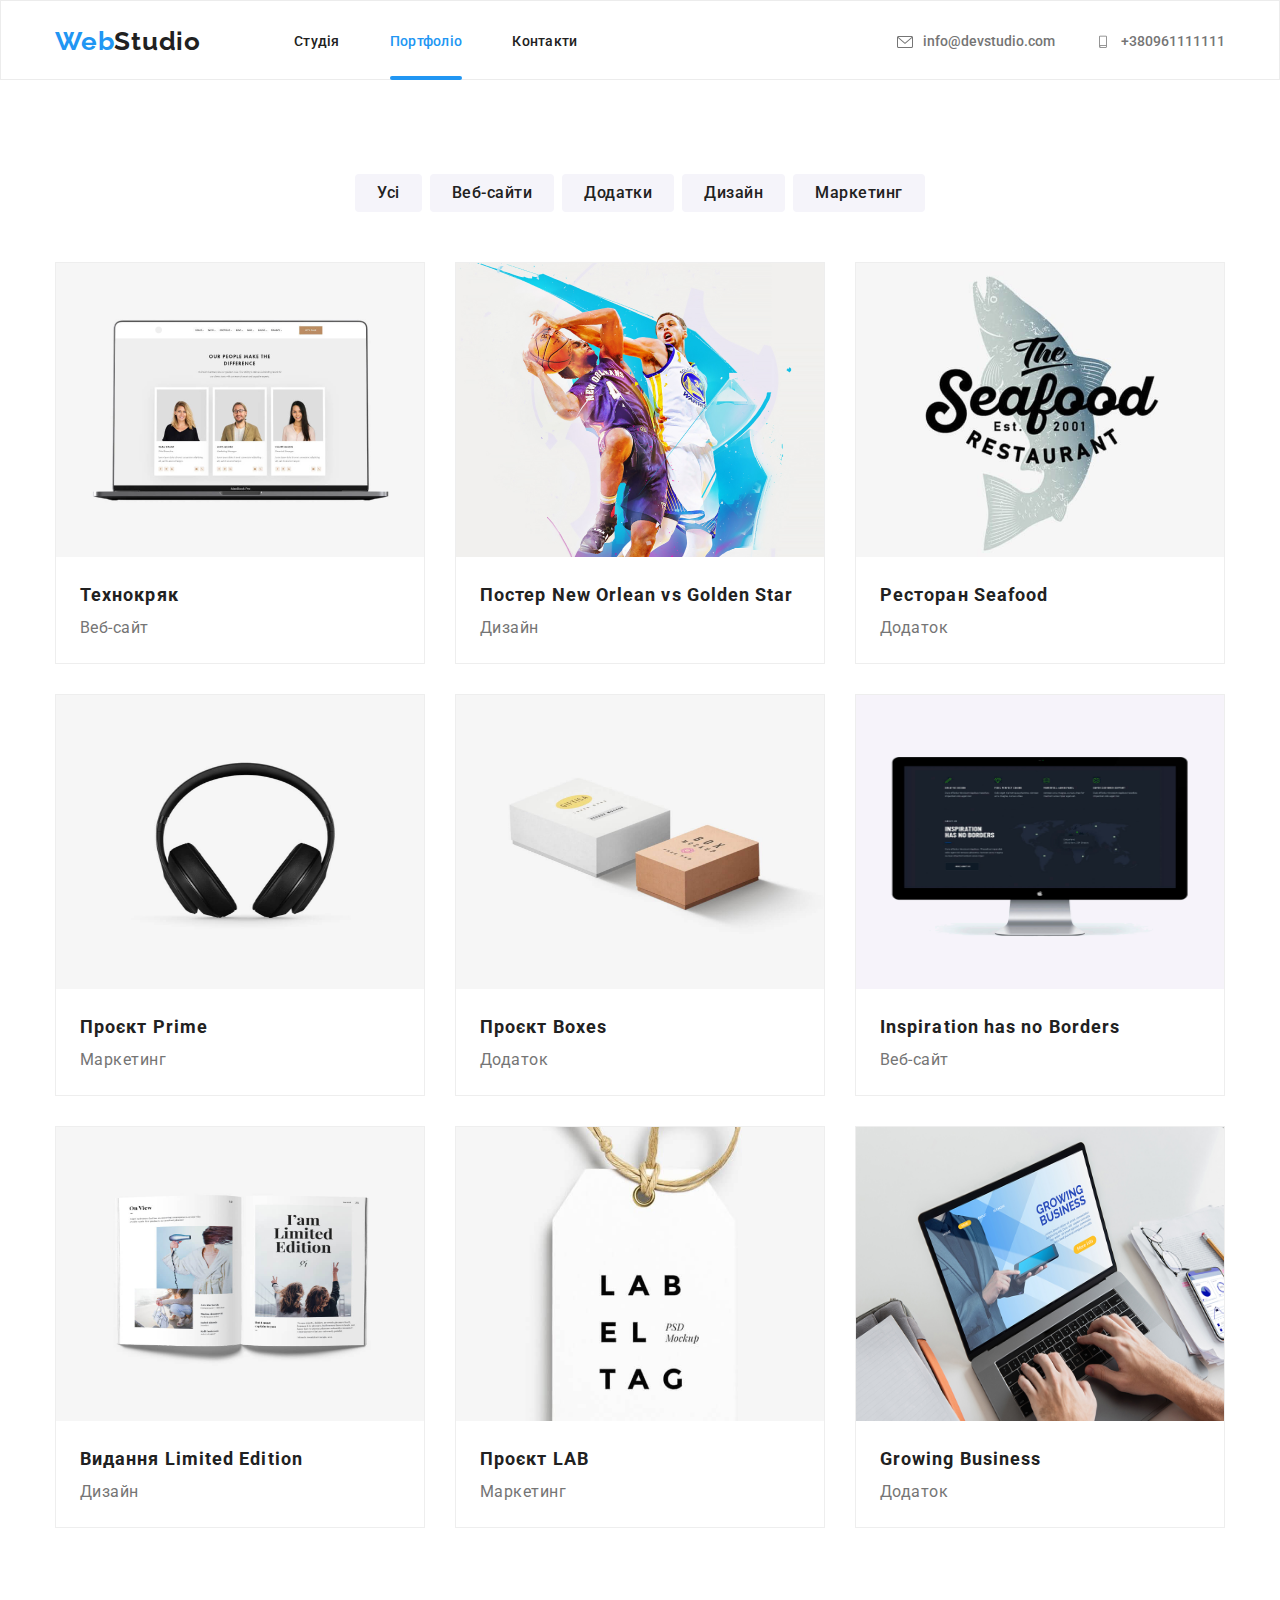
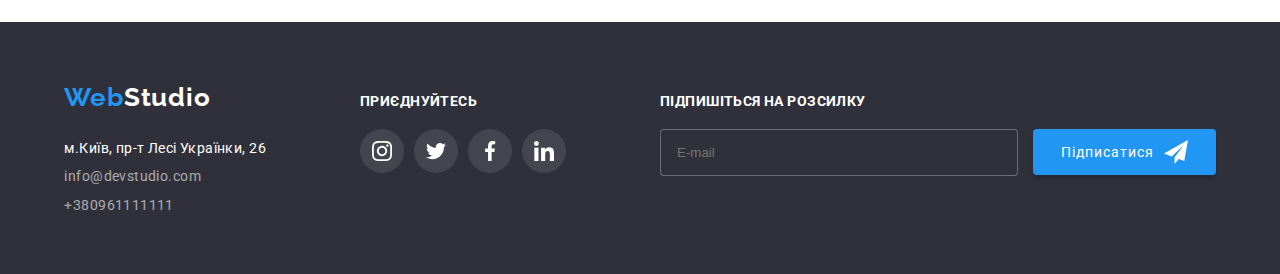
==== commit 45f10833: "lab-7" ====
--- a/portfolio.html
+++ b/portfolio.html
@@ -14,28 +14,29 @@
 </head>
 
 <body>
-    <header class="site-header">
-        <div class="header-cont">
-            <a class="logo" href="index.html"><span class="accent">Web</span>Studio</a>
-            <nav class="navigation">
-                <ul class="nav-list">
-                    <li><a href="index.html">Студія</a></li>
-                    <li><a class="active-page" href="portfolio.html">Портфоліо</a></li>
-                    <li><a href="#">Контакти</a></li>
+    <header class="header">
+        <div class="header__container">
+            <a class="header__logo" href="index.html"><span class="header__logo-accent">Web</span>Studio</a>
+            <nav class="header__navigation">
+                <ul class="header__nav-list">
+                    <li class="header__nav-item"><a href="index.html">Студія</a></li>
+                    <li class="header__nav-item"><a class="header__nav-link--active" href="portfolio.html">Портфоліо</a>
+                    </li>
+                    <li class="header__nav-item"><a href="#">Контакти</a></li>
                 </ul>
             </nav>
-            <ul class="contact-info">
-                <li class="nav-info-text">
-                    <a class="mail" href="mailto:info@devstudio.com">
-                        <svg class="iconsvg-nav">
+            <ul class="header__contact-info">
+                <li class="header__contact-item">
+                    <a class="header__contact-link" href="mailto:info@devstudio.com">
+                        <svg class="header__icon-svg">
                             <use xlink:href="icons.svg#icons2"></use>
                         </svg>
                         info@devstudio.com
                     </a>
                 </li>
-                <li class="nav-info-text">
-                    <a class="mail" href="tel:+38096111111">
-                        <svg class="iconsvg-nav">
+                <li class="header__contact-item">
+                    <a class="header__contact-link" href="tel:+38096111111">
+                        <svg class="header__icon-svg">
                             <use xlink:href="icons.svg#icons3"></use>
                         </svg>
                         +380961111111
@@ -47,147 +48,156 @@
     <main class="main">
         <section class="portfolio-controls">
             <div class="container">
-                <ul class="filters">
-                    <li><button class="filter-btn">Усі</button></li>
-                    <li><button class="filter-btn">Веб-сайти</button></li>
-                    <li><button class="filter-btn">Додатки</button></li>
-                    <li><button class="filter-btn">Дизайн</button></li>
-                    <li><button class="filter-btn">Маркетинг</button></li>
-                </ul>
-                <ul class="portfolio-card">
-                    <li class="portfolio_item">
-                        <div class="position-text">
+                <ul class="portfolio-controls__filters">
+                    <li><button class="portfolio-controls__filter-btn">Усі</button></li>
+                    <li><button class="portfolio-controls__filter-btn">Веб-сайти</button></li>
+                    <li><button class="portfolio-controls__filter-btn">Додатки</button></li>
+                    <li><button class="portfolio-controls__filter-btn">Дизайн</button></li>
+                    <li><button class="portfolio-controls__filter-btn">Маркетинг</button></li>
+                </ul>
+                <ul class="portfolio-card__list">
+                    <li class="portfolio-card__item">
+                        <div class="portfolio-card__text-position">
                             <img src="images/portfolio0.png" alt="Зображення ноутбука" width="370" height="294">
-                            <div class="text-element">
-                                <p class="element-text">Ресурс пропонує комплексні пропозиції з різним рівнем
+                            <div class="portfolio-card__text-element">
+                                <p class="portfolio-card__element-text">Ресурс пропонує комплексні пропозиції з різним
+                                    рівнем
                                     функціоналу та сервісів. Все це дозволить відвідувачу отримати вичерпні
                                     відомості про компанію чи приватну особу</p>
                             </div>
                         </div>
-                        <div class="portfolio-card-item">
-                            <h3 class="portfolio-title">Технокряк</h3>
-                            <p class="portfolio-category">Веб-сайт</p>
-                        </div>
-                    </li>
-
-                    <li class="portfolio_item">
-                        <div class="position-text">
+                        <div class="portfolio-card__detail">
+                            <h3 class="portfolio-card__title">Технокряк</h3>
+                            <p class="portfolio-card__category">Веб-сайт</p>
+                        </div>
+                    </li>
+
+                    <li class="portfolio-card__item">
+                        <div class="portfolio-card__text-position">
                             <img src="images/portfolio1.png" alt="Зображення баскетболу" width="370" height="294">
-                            <div class="text-element">
-                                <p class="element-text">Ресурс пропонує комплексні пропозиції з різним рівнем
-                                    функціоналу та сервісів. Все це дозволить відвідувачу отримати вичерпні відомості
-                                    про компанію чи приватну особу</p>
-                            </div>
-                        </div>
-                        <div class="portfolio-card-item">
-                            <h3 class="portfolio-title">Постер New Orlean vs Golden Star</h3>
-                            <p class="portfolio-category">Дизайн</p>
-                        </div>
-                    </li>
-
-                    <li class="portfolio_item">
-                        <div class="position-text">
+                            <div class="portfolio-card__text-element">
+                                <p class="portfolio-card__element-text">Ресурс пропонує комплексні пропозиції з різним
+                                    рівнем
+                                    функціоналу та сервісів. Все це дозволить відвідувачу отримати вичерпні відомості
+                                    про компанію чи приватну особу</p>
+                            </div>
+                        </div>
+                        <div class="portfolio-card__detail">
+                            <h3 class="portfolio-card__title">Постер New Orlean vs Golden Star</h3>
+                            <p class="portfolio-card__category">Дизайн</p>
+                        </div>
+                    </li>
+
+                    <li class="portfolio-card__item">
+                        <div class="portfolio-card__text-position">
                             <img src="images/portfolio2.png" alt="Seafood зображення ресторану" width="370"
                                 height="294">
-                            <div class="text-element">
-                                <p class="element-text">Ресурс пропонує комплексні пропозиції з різним рівнем
-                                    функціоналу та сервісів. Все це дозволить відвідувачу отримати вичерпні відомості
-                                    про компанію чи приватну особу</p>
-                            </div>
-                        </div>
-                        <div class="portfolio-card-item">
-                            <h3 class="portfolio-title">Ресторан Seafood</h3>
-                            <p class="portfolio-category">Додаток</p>
-                        </div>
-                    </li>
-
-                    <li class="portfolio_item">
-                        <div class="position-text">
+                            <div class="portfolio-card__text-element">
+                                <p class="portfolio-card__element-text">Ресурс пропонує комплексні пропозиції з різним
+                                    рівнем
+                                    функціоналу та сервісів. Все це дозволить відвідувачу отримати вичерпні відомості
+                                    про компанію чи приватну особу</p>
+                            </div>
+                        </div>
+                        <div class="portfolio-card__detail">
+                            <h3 class="portfolio-card__title">Ресторан Seafood</h3>
+                            <p class="portfolio-card__category">Додаток</p>
+                        </div>
+                    </li>
+
+                    <li class="portfolio-card__item">
+                        <div class="portfolio-card__text-position">
                             <img src="images/imgp4.jpg" alt="Навушники" width="370" height="294">
-                            <div class="text-element">
-                                <p class="element-text">Ресурс пропонує комплексні пропозиції з різним рівнем
-                                    функціоналу та сервісів. Все це дозволить відвідувачу отримати вичерпні відомості
-                                    про компанію чи приватну особу</p>
-                            </div>
-                        </div>
-                        <div class="portfolio-card-item">
-                            <h3 class="portfolio-title">Проєкт Prime</h3>
-                            <p class="portfolio-category">Маркетинг</p>
-                        </div>
-                    </li>
-
-                    <li class="portfolio_item">
-                        <div class="position-text">
+                            <div class="portfolio-card__text-element">
+                                <p class="portfolio-card__element-text">Ресурс пропонує комплексні пропозиції з різним
+                                    рівнем
+                                    функціоналу та сервісів. Все це дозволить відвідувачу отримати вичерпні відомості
+                                    про компанію чи приватну особу</p>
+                            </div>
+                        </div>
+                        <div class="portfolio-card__detail">
+                            <h3 class="portfolio-card__title">Проєкт Prime</h3>
+                            <p class="portfolio-card__category">Маркетинг</p>
+                        </div>
+                    </li>
+
+                    <li class="portfolio-card__item">
+                        <div class="portfolio-card__text-position">
                             <img src="images/imgp5.jpg" alt="Коробки" width="370" height="294">
-                            <div class="text-element">
-                                <p class="element-text">Ресурс пропонує комплексні пропозиції з різним рівнем
-                                    функціоналу та сервісів. Все це дозволить відвідувачу отримати вичерпні відомості
-                                    про компанію чи приватну особу</p>
-                            </div>
-                        </div>
-                        <div class="portfolio-card-item">
-                            <h3 class="portfolio-title">Проєкт Boxes</h3>
-                            <p class="portfolio-category">Додаток</p>
-                        </div>
-                    </li>
-
-                    <li class="portfolio_item">
-                        <div class="position-text">
+                            <div class="portfolio-card__text-element">
+                                <p class="portfolio-card__element-text">Ресурс пропонує комплексні пропозиції з різним
+                                    рівнем
+                                    функціоналу та сервісів. Все це дозволить відвідувачу отримати вичерпні відомості
+                                    про компанію чи приватну особу</p>
+                            </div>
+                        </div>
+                        <div class="portfolio-card__detail">
+                            <h3 class="portfolio-card__title">Проєкт Boxes</h3>
+                            <p class="portfolio-card__category">Додаток</p>
+                        </div>
+                    </li>
+
+                    <li class="portfolio-card__item">
+                        <div class="portfolio-card__text-position">
                             <img src="images/imgp6.jpg" alt="Зображення монітора статистики" width="370" height="294">
-                            <div class="text-element">
-                                <p class="element-text">Ресурс пропонує комплексні пропозиції з різним рівнем
-                                    функціоналу та сервісів. Все це дозволить відвідувачу отримати вичерпні відомості
-                                    про компанію чи приватну особу</p>
-                            </div>
-                        </div>
-                        <div class="portfolio-card-item">
-                            <h3 class="portfolio-title">Inspiration has no Borders</h3>
-                            <p class="portfolio-category">Веб-сайт</p>
-                        </div>
-                    </li>
-
-                    <li class="portfolio_item">
-                        <div class="position-text">
+                            <div class="portfolio-card__text-element">
+                                <p class="portfolio-card__element-text">Ресурс пропонує комплексні пропозиції з різним
+                                    рівнем
+                                    функціоналу та сервісів. Все це дозволить відвідувачу отримати вичерпні відомості
+                                    про компанію чи приватну особу</p>
+                            </div>
+                        </div>
+                        <div class="portfolio-card__detail">
+                            <h3 class="portfolio-card__title">Inspiration has no Borders</h3>
+                            <p class="portfolio-card__category">Веб-сайт</p>
+                        </div>
+                    </li>
+
+                    <li class="portfolio-card__item">
+                        <div class="portfolio-card__text-position">
                             <img src="images/imgp7.jpg" alt="Журнал видання" width="370" height="294">
-                            <div class="text-element">
-                                <p class="element-text">Ресурс пропонує комплексні пропозиції з різним рівнем
-                                    функціоналу та сервісів. Все це дозволить відвідувачу отримати вичерпні відомості
-                                    про компанію чи приватну особу</p>
-                            </div>
-                        </div>
-                        <div class="portfolio-card-item">
-                            <h3 class="portfolio-title">Видання Limited Edition</h3>
-                            <p class="portfolio-category">Дизайн</p>
-                        </div>
-                    </li>
-
-                    <li class="portfolio_item">
-                        <div class="position-text">
+                            <div class="portfolio-card__text-element">
+                                <p class="portfolio-card__element-text">Ресурс пропонує комплексні пропозиції з різним
+                                    рівнем
+                                    функціоналу та сервісів. Все це дозволить відвідувачу отримати вичерпні відомості
+                                    про компанію чи приватну особу</p>
+                            </div>
+                        </div>
+                        <div class="portfolio-card__detail">
+                            <h3 class="portfolio-card__title">Видання Limited Edition</h3>
+                            <p class="portfolio-card__category">Дизайн</p>
+                        </div>
+                    </li>
+
+                    <li class="portfolio-card__item">
+                        <div class="portfolio-card__text-position">
                             <img src="images/portfolio6.png" alt="Lab tag" width="370" height="294">
-                            <div class="text-element">
-                                <p class="element-text">Ресурс пропонує комплексні пропозиції з різним рівнем
-                                    функціоналу та сервісів. Все це дозволить відвідувачу отримати вичерпні відомості
-                                    про компанію чи приватну особу</p>
-                            </div>
-                        </div>
-                        <div class="portfolio-card-item">
-                            <h3 class="portfolio-title">Проєкт LAB</h3>
-                            <p class="portfolio-category">Маркетинг</p>
-                        </div>
-                    </li>
-
-                    <li class="portfolio_item">
-                        <div class="position-text">
+                            <div class="portfolio-card__text-element">
+                                <p class="portfolio-card__element-text">Ресурс пропонує комплексні пропозиції з різним
+                                    рівнем
+                                    функціоналу та сервісів. Все це дозволить відвідувачу отримати вичерпні відомості
+                                    про компанію чи приватну особу</p>
+                            </div>
+                        </div>
+                        <div class="portfolio-card__detail">
+                            <h3 class="portfolio-card__title">Проєкт LAB</h3>
+                            <p class="portfolio-card__category">Маркетинг</p>
+                        </div>
+                    </li>
+
+                    <li class="portfolio-card__item">
+                        <div class="portfolio-card__text-position">
                             <img src="images/imgp9.jpg" alt="Ноутбук" width="370" height="294">
-                            <div class="text-element">
-                                <p class="element-text">Ресурс пропонує комплексні пропозиції з різним рівнем
-                                    функціоналу та сервісів. Все це дозволить відвідувачу отримати вичерпні відомості
-                                    про компанію чи приватну особу</p>
-                            </div>
-                        </div>
-                        <div class="portfolio-card-item">
-                            <h3 class="portfolio-title">Growing Business</h3>
-                            <p class="portfolio-category">Додаток</p>
+                            <div class="portfolio-card__text-element">
+                                <p class="portfolio-card__element-text">Ресурс пропонує комплексні пропозиції з різним
+                                    рівнем
+                                    функціоналу та сервісів. Все це дозволить відвідувачу отримати вичерпні відомості
+                                    про компанію чи приватну особу</p>
+                            </div>
+                        </div>
+                        <div class="portfolio-card__detail">
+                            <h3 class="portfolio-card__title">Growing Business</h3>
+                            <p class="portfolio-card__category">Додаток</p>
                         </div>
                     </li>
                 </ul>
@@ -195,53 +205,70 @@
         </section>
     </main>
 
-    <footer class="site-footer">
-        <div class="footer-container">
-            <div class="cont-footer">
-                <a class="logo-footer" href="index.html"><span class="accent">Web</span>Studio</a>
-                <address class="footer-address">
-                    <ul class="address-list">
-                        <li class="list-address"><a class="address-map" href="https://goo.gl/maps/zXnRZzUKmTX4V4ny9"
-                                target="_blank" rel="noreferrer nofollow">м.Київ, пр-т Лесі Українки, 26</a></li>
-                        <li class="list-address"><a class="address-link-email"
+    <footer class="footer">
+        <div class="footer__container">
+            <div class="footer__content">
+                <a class="footer__logo" href="index.html"><span
+                        class="footer__logo-accent header__logo-accent">Web</span>Studio</a>
+                <address class="footer__address">
+                    <ul class="footer__address-list">
+                        <li class="footer__address-item"><a class="footer__address-link"
+                                href="https://goo.gl/maps/zXnRZzUKmTX4V4ny9" target="_blank"
+                                rel="noreferrer nofollow">м.Київ, пр-т Лесі Українки, 26</a></li>
+                        <li class="footer__address-item"><a class="footer__email"
                                 href="mailto:info@devstudio.com">info@devstudio.com</a></li>
-                        <li class="list-address"><a class="address-link-tell" href="tel:+38096111111">+380961111111</a>
+                        <li class="footer__address-item"><a class="footer__tel"
+                                href="tel:+38096111111">+380961111111</a>
                         </li>
                     </ul>
                 </address>
             </div>
-            <div class="contact-team">
-                <h3 class="contact-title">Приєднуйтесь</h3>
-                <ul class="team-info">
-                    <li class="team-join">
-                        <a href="" target="_blank">
-                            <svg class="team-join-link">
+            <div class="footer__team">
+                <h3 class="footer__team-title">Приєднуйтесь</h3>
+                <ul class="footer__team-list">
+                    <li class="footer__team-item">
+                        <a href="" target="_blank">
+                            <svg class="footer__icon">
                                 <use xlink:href="sprite.svg#icon-name-7"></use>
                             </svg>
                         </a>
                     </li>
-                    <li class="team-join">
-                        <a href="" target="_blank">
-                            <svg class="team-join-link">
+                    <li class="footer__team-item">
+                        <a href="" target="_blank">
+                            <svg class="footer__icon">
                                 <use xlink:href="sprite.svg#icon-name-8"></use>
                             </svg>
                         </a>
                     </li>
-                    <li class="team-join">
-                        <a href="" target="_blank">
-                            <svg class="team-join-link">
+                    <li class="footer__team-item">
+                        <a href="" target="_blank">
+                            <svg class="footer__icon">
                                 <use xlink:href="sprite.svg#icon-name-9"></use>
                             </svg>
                         </a>
                     </li>
-                    <li class="team-join">
-                        <a href="" target="_blank">
-                            <svg class="team-join-link">
+                    <li class="footer__team-item">
+                        <a href="" target="_blank">
+                            <svg class="footer__icon">
                                 <use xlink:href="sprite.svg#icon-name-10"></use>
                             </svg>
                         </a>
                     </li>
                 </ul>
+            </div>
+            <div class="footer__newsletter">
+                <h2 class="footer__newsletter-title">Підпишіться на розсилку</h2>
+                <form action="" class="footer__form">
+                    <input class="footer__input" type="email" placeholder="E-mail">
+                    <button class="footer__button" type="submit">
+                        <div class="footer__button-text">
+                            Підписатися
+                            <svg class="footer__button-icon">
+                                <use xlink:href="icons.svg#icons5"></use>
+                            </svg>
+                        </div>
+                    </button>
+                </form>
             </div>
         </div>
     </footer>
--- a/src/style.css
+++ b/src/style.css
@@ -17,6 +17,7 @@
 * {
     margin: 0;
     box-sizing: border-box;
+    text-decoration: none;
 }
 
 img {
@@ -34,14 +35,15 @@
 header {
     display: block;
     border: 1px #ECECEC solid;
-}
-
-.site-header {
+    height: 80px;
+}
+
+.header {
     border-bottom: 1px solid #ECECEC;
-    height: 80px;
-}
-
-.header-cont {
+    
+}
+
+.header__container {
     font-weight: 500;
     color: #212121;
     display: flex;
@@ -63,7 +65,7 @@
     margin-right: auto;
 }
 
-.logo {
+.header__logo {
     font-family: var(--secondary-font);
     font-size: 26px;
     font-weight: var(--logo-font-weight);
@@ -72,7 +74,7 @@
     margin-right: 93px;
 }
 
-.accent {
+.header__logo-accent {
     color: var(--support-color);
 }
 
@@ -89,14 +91,14 @@
     letter-spacing: 0.28px;
 }
 
-.active-page {
+.header__nav-link--active {
     color: #2196F3;
     position: relative;
     padding-top: 32px;
     padding-bottom: 32px;
 }
 
-.contact-info {
+.header__contact-info {
     display: flex;
     column-gap: 40px;
     margin-left: auto;
@@ -104,24 +106,24 @@
     justify-content: space-between;
 }
 
-.nav-info-text {
+.header__contact-item {
     display: inline-block;
 }
 
-.iconsvg-nav {
+.header__icon-svg {
     fill: #757575;
     transition: fill 300ms ease-in-out;
     width: 16px;
     height: 12px;
 }
 
-.nav-list {
+.header__nav-list {
     display: flex;
     gap: 50px;
     justify-content: space-between;
 }
 
-.nav-list a {
+.header__nav-list a {
     font-size: 14px;
     font-weight: 500;
     letter-spacing: 0.28px;
@@ -175,13 +177,15 @@
     padding: 0;
 }
 
-.site-footer {
+.footer {
     background-color: #2f303a;
     padding-top: 60px;
     padding-bottom: 60px;
-}
-
-.logo-footer {
+    display: flex;
+    justify-content: center;
+}
+
+.footer__logo {
     color: #ffffff;
     font-size: 26px;
     font-family: var(--secondary-font);
@@ -191,11 +195,11 @@
     text-decoration: none;
 }
 
-.logo-footer:hover {
+.footer__logo:hover {
     color: #ffffff;
 }
 
-.footer-address {
+.footer__address {
     margin-top: 28px;
 }
 
@@ -203,7 +207,7 @@
     text-decoration: none;
 }
 
-.address-map {
+.footer__address-link {
     color: white;
     font-size: 14px;
     line-height: 16px;
@@ -223,11 +227,11 @@
     letter-spacing: 0.42px;
 }
 
-.list-address:not(:last-child) {
+.footer__address-item:not(:last-child) {
     margin-bottom: 12px;
 }
 
-.address-link-email {
+.footer__email {
     color: rgba(255, 255, 255, 0.6);
     font-family: Roboto;
     font-size: 14px;
@@ -238,7 +242,7 @@
     margin-bottom: 12px;
 }
 
-.address-link-tell {
+.footer__tel {
     color: rgba(255, 255, 255, 0.6);
     font-family: Roboto;
     font-size: 14px;
@@ -249,7 +253,7 @@
     margin: 0 0 12px;
 }
 
-.visually-hidden {
+.features__title {
     position: absolute;
     width: 1px;
     height: 1px;
@@ -262,7 +266,7 @@
     overflow: hidden;
   }  
 
-.address-map {
+.footer__address-link {
     color: #ffffff;
 }
 
@@ -283,7 +287,7 @@
     background: linear-gradient(rgba(255, 255, 255, 0.1), rgba(255, 255, 255, 0.1)), url(../images/hero.png);
 }
 
-.intro-title {
+.intro__title {
     color: #ffffff;
     text-align: center;
     font-size: 44px;
@@ -298,7 +302,7 @@
     font-family: "Roboto", sans-serif;
 }
 
-.intro-btn {
+.intro__btn {
     color: #ffffff;
     background-color: var(--support-color);
     font-family: var(--primary-font);
@@ -327,11 +331,11 @@
     padding-bottom: 0;
 }
 
-.feature-list {
-    display: flex;
-}
-
-.feature-title {
+.feature__list {
+    display: flex;
+}
+
+.features__title-secondary {
     color: var(--main-color);
     text-transform: uppercase;
     font-weight: 700;
@@ -340,16 +344,16 @@
     margin-bottom: 10px;
 }
 
-.feature-name:not(:first-child) {
+.features__item:not(:first-child) {
     margin-left: 30px;
     max-width: 270px;
 }
 
-.feature-name {
+.features__item {
     max-width: 270px;
 }
 
-.feature-desc {
+.features__desc {
     color: var(--text-color);
     line-height: 24px;
     letter-spacing: 0.42px;
@@ -359,21 +363,21 @@
 
 }
 
-.ativity-list {
+.portfolio__list {
     display: flex;
     justify-content: center;
     margin-top: 50px;
 }
 
-.ativity-list-item:not(:first-child) {
+.portfolio__item:not(:first-child) {
     margin-left: 30px;
 }
 
-.ativity-list-item {
+.portfolio__item {
     position: relative;
 }
 
-.section-title {
+.team__title{
     color: var(--main-color);
     font-weight: 700;
     font-size: 36px;
@@ -383,13 +387,13 @@
     text-align: center;
 }
 
-.team-list {
+.team__list {
     display: flex;
     justify-content: center;
     margin-top: 50px;
 }
 
-.team-list-item {
+.team__item {
     margin-left: 30px;
     background: white;
     box-shadow: 0px 2px 1px rgba(0, 0, 0, 0.2);
@@ -400,7 +404,7 @@
     border-radius: 0px 0px 4px 4px;
 }
 
-.team-name {
+.team__name {
     color: #212121;
     font-weight: 500;
     font-size: 16px;
@@ -410,11 +414,11 @@
     word-wrap: break-word;
 }
 
-.card-list {
+.team__card {
     padding: 30px;
 }
 
-.team-role {
+.team__role {
     font-size: 16px;
     letter-spacing: var(--small-letter-spacing);
     color: var(--text-color);
@@ -426,7 +430,7 @@
     background-color: #f5f4fa;
 }
 
-.section-namer {
+.portfolio__title {
     color: var(--main-color);
     font-weight: 700;
     font-size: 36px;
@@ -443,28 +447,28 @@
     padding-inline-start: 40px;
 }
 
-.portfolio-card {
+.portfolio-card__list {
     display: flex;
     flex-wrap: wrap;
     justify-content: center;
     gap: 30px
 }
 
-.portfolio_item {
+.portfolio-card__item{
     display: inline-block;
     background-color: var(--background-color);
     border: 1px #EEEEEE solid;
     max-width: 370px;
 }
 
-.portfolio-card-item {
+.portfolio-card__detail {
     padding-left: 24px;
     padding-right: 24px;
     padding-top: 20px;
     padding-bottom: 20px;
 }
 
-.portfolio-title {
+.portfolio-card__title {
     line-height: 36px;
     letter-spacing: 1.08px;
     color: #212121;
@@ -473,7 +477,7 @@
     font-family: var(--primary-font);
 }
 
-.portfolio-category {
+.portfolio-card__category {
     line-height: 30px;
     letter-spacing: 0.48px;
     font-size: 16px;
@@ -486,14 +490,14 @@
     display: inline-block;
 }
 
-.filters {
+.portfolio-controls__filters {
     display: flex;
     justify-content: center;
     gap: 8px;
     margin-bottom: 50px;
 }
 
-.filter-btn {
+.portfolio-controls__filter-btn {
     color: var(--main-color);
     text-align: center;
     font-size: 16px;
@@ -512,14 +516,14 @@
     border: white;
 }
 
-.filter-btn:hover,
-.filter-btn:focus {
+.portfolio-controls__filter-btn:hover,
+.portfolio-controls__filter-btn:focus {
     color: var(--main-bg);
     background-color: var(--support-color);
     box-shadow: 0px 2px 2px 0px rgba(0, 0, 0, 0.12);
 }
 
-.customer-title {
+.regular-customers__title {
     text-align: center;
     font-size: 36px;
     letter-spacing: 1.08px;
@@ -528,7 +532,7 @@
     color: var(--main-color);
 }
 
-.customer-list {
+.regular-customers__list {
     display: flex;
     gap: 30px;
     margin-top: 50px;
@@ -536,12 +540,12 @@
     flex-wrap: wrap;
 }
 
-.customer-list-item {
+.regular-customers__item {
     width: 170px;
     height: 92px;
 }
 
-.customer-effect {
+.regular-customers__link {
     display: flex;
     border: 1px solid #AFB1B8;
     border-radius: 4px;
@@ -553,7 +557,7 @@
     transition: border-color 0.3s;
 }
 
-.customer-svg {
+.regular-customers__svg {
     width: 106px;
     height: 60px;
     transition: fill 0.3s ease;
@@ -561,32 +565,28 @@
 }
 
 
-.customer-list-item a:hover, 
-.customer-list-item a:focus {
+.regular-customers__item a:hover, 
+.regular-customers__item a:focus {
     border-color: #2196F3;
 }
 
-.customer-list-item a:hover .customer-svg,
-.customer-list-item a:focus .customer-svg  {
+.regular-customers__item a:hover .regular-customers__svg,
+.regular-customers__item a:focus .regular-customers__svg  {
     fill: #2196F3;
 }
 
-.footer-container {
+.footer__container {
     display: flex;
     align-items: baseline;
     gap: 94px;
 }
 
-.cont-footer {
-    margin-left: 174px;
-}
-
-.contact-team {
+.footer__team {
     max-width: 206px;
     max-height: 80px;
 }
 
-.contact-title {
+.footer__team-title {
     color: var(--main-bg);
     font-size: 14px;
     font-weight: 700;
@@ -595,14 +595,14 @@
     margin-bottom: 20px;
 }
 
-.team-info {
+.footer__team-list {
     display: flex;
     justify-content: center;
     align-items: center;
     gap: 10px;
 }
 
-.team-join a {
+.footer__team-item a {
     display: flex;
     justify-content: center;
     align-items: center;
@@ -615,24 +615,24 @@
     cursor: pointer;
 }
 
-.team-join a:hover,
-.team-info a:focus {
+.footer__team-item a:hover,
+.footer__team-list a:focus {
     background-color: #2196F3;
 }
 
-.team-join-link {
+.footer__icon {
     width: 20px;
     height: 20px;
     fill: #fff;
 }
 
-.card-link {
+.team__links {
     display: flex;
     justify-content: center;
     gap: 10px;
 }
 
-.card-team-link a {
+.team__link-item a {
     width: 44px;
     height: 44px;
     transition: 300ms;
@@ -643,20 +643,20 @@
     fill: #afb1b8;
 }
 
-.card-team-link a:hover,
-.card-team-link a:focus {
+.team__link-item a:hover,
+.team__link-item a:focus {
     background-color: #2196F3;
     border-radius: 50%;
     fill: #fff
 }
 
-.card-link-b {
+.team__icon {
     width: 20px;
     height: 20px;
     transition: fill 0,3s;
 }
 
-.feature-name-ph {
+.features__photo-container {
     background: #f5f4fa;
     display: inline-block;
     width: 100%;
@@ -666,12 +666,12 @@
     border-radius: 4px;
 }
 
-.feature-photo {
+.features__photo{
     width: 70px;
     height: 70px;
 }
 
-.mail {
+.header__contact-link {
     display: flex;
     align-items: center;
     gap: 10px;
@@ -679,7 +679,7 @@
     transition: fill 300ms ease-in-out;
 }
 
-.mail-tel {
+.header__contact-link {
     display: flex;
     align-items: center;
     gap: 10px;
@@ -687,23 +687,23 @@
     transition: fill 300ms ease-in-out;
 }
 
-.mail svg {
+.header__contact-link svg {
     width: 16px;
     height: 13px;
 }
 
-.mail-tel svg {
+.header__contact-linkl svg {
     width: 10px;
     height: 17px;
 }
 
-.mail:hover svg,
-.mail:focus svg {
+.header__contact-link:hover svg,
+.header__contact-link:focus svg {
     fill: #2196F3;
 }
 
-.mail-tel:hover svg,
-.mail-tel:focus svg {
+.header__contact-link:hover svg,
+.header__contact-link:focus svg {
     fill: #2196F3;
 }
 
@@ -716,12 +716,12 @@
     margin-right: 40px; 
 }
 
-.position-text {
+.portfolio-card__text-position {
     position: relative;
     overflow: hidden;
 }
 
-.text-element {
+.portfolio-card__text-element {
     transition: transform 250ms ease;
     position: absolute;
     top: 0;
@@ -735,25 +735,25 @@
     display: flex;
 }
 
-.element-text {
+.portfolio-card__element-text {
     color: #fff;
     font-size: 18px;
     line-height: 28px;
     letter-spacing: 0.54px;
 }
 
-.portfolio_item:hover,
-.portfolio_item:focus{
+.portfolio-card__item:hover,
+.portfolio-card__item:focus{
     transition: box-shadow 250ms cubic-bezier(0.4, 0, 0.2, 1);
     box-shadow: 1px 4px 6px 0px rgba(0, 0, 0, 0.16),
     0px 4px 4px 0px rgba(0, 0, 0, 0.06), 0px 1px 1px 0px rgba(0, 0, 0, 0.12);
 }
 
-.portfolio_item:hover .text-element {
+.portfolio-card__item:hover .portfolio-card__text-element {
     transform: translateY(0);
 }
 
-.active-page::after {
+.header__nav-link--active::after {
     content: "";
     background-color: #2196F3;
     border-radius: 2px;
@@ -775,7 +775,7 @@
     opacity: 1;
 }
 
-.btn_close {
+.modal__btn-close {
     position: absolute;
     background-color: var(--white-color);
     border-radius: 50%;
@@ -791,11 +791,13 @@
     cursor: pointer;
 }
 
-.modal-icon {
+.modal__icon {
     transition: fill 250ms cubic-bezier(0.4, 0, 0.2, 1);
     fill: var(--primary-color);
     width: 18px;
     height: 18px;
+    margin-top: 3px;
+    margin-left: 3px;
 }
 
 .modal {
@@ -803,18 +805,19 @@
     top: 50%;
     left: 50%;
     transform: translate(-50%, -50%);
+    padding: 40px;
     background-color: #fff;
     border-radius: 4px;
     width: 528px;
-    height: 581px;
-}
-
-.close-box {
+    box-shadow: 0px 2px 1px 0px rgba(0, 0, 0, 0.20), 0px 1px 1px 0px rgba(0, 0, 0, 0.14), 0px 1px 3px 0px rgba(0, 0, 0, 0.12);
+}
+
+.backdrop--close-box {
     opacity: 0;
     pointer-events: none;
 }
 
-.text-ativity-take {
+.portfolio__description {
     position: absolute;
     bottom: 0;
     height: 70px;
@@ -827,4 +830,189 @@
     font-weight: 700;
     letter-spacing: 0.42px;
     text-transform: uppercase;
-}+}
+
+.footer__newsletter-title {
+    margin-bottom: 20px;
+    font-weight: 700;
+    font-size: 14px;
+    letter-spacing: 0.42px;
+    text-transform: uppercase;
+    color: #fff;
+}
+
+.footer__input {
+    border-radius: 4px;
+    border: 1px solid rgba(255, 255, 255, 0.30);
+    padding: 15px 16px;
+    width: 358px;
+    color: #afb1b8;
+    background-color: #2f303a;
+}
+
+.email-form::placeholder {
+    color: rgba(255, 255, 255, 0.60);
+    font-size: 16px;
+    line-height: 1.25;
+    letter-spacing: 0.48px;
+  }
+
+.footer__button {
+    margin-left: 12px;
+    padding: 10px 28px;
+    transition: background-color 250ms cubic-bezier(0.4, 0, 0.2, 1);
+    letter-spacing: 0.96px;
+    color: #fff;
+    line-height: 1.875;
+    background-color:#2196F3;
+    border-radius: 4px;
+    box-shadow: 0px 4px 4px 0px rgba(0, 0, 0, 0.15);
+    border: none;
+}
+
+.footer__button:focus,
+.footer__button:hover {
+  background-color: #2196F3;
+}
+
+.footer__button-icon {
+    width: 24px;
+    height: 25px;
+}
+
+.footer__button-text {
+    display: flex;
+    align-items: center;
+    gap: 10px;
+}
+
+.modal__text {
+    text-align: center;
+    font-size: 20px;
+    letter-spacing: 0.6px;
+}
+
+.form-input-modal {
+    margin-top: 12px;
+}
+
+.modal__label {
+    position: relative;
+    color: rgba(117, 117, 117, 1);
+    font-size: 12px;
+    letter-spacing: 0.12px;
+}
+
+.modal__input-text {
+    transition: outline 250ms cubic-bezier(0.4, 0, 0.2, 1);
+    outline: 1px solid rgba(33, 33, 33, 0.20);
+    border-radius: 4px;
+    border: 1px solid rgba(33, 33, 33, 0.20);
+    padding: 12px 16px;
+    width: 100%;
+    margin-top: 4px;
+    color: var(--black-color);
+    background-color: #fff;
+    margin-bottom: 10px;
+    font-family: inherit;
+    font-size: 100%;
+    line-height: 1.15;
+    padding-left: 40px; 
+}
+
+.modal__input-text:focus {
+    outline: none;
+    border: 1px solid #2196F3;
+}
+
+.modal__icon-form {
+    transition: fill 250ms cubic-bezier(0.4, 0, 0.2, 1);
+    fill: black;
+    position: absolute;
+    top: 31px;
+    left: 10px;
+}
+
+.modal__label:focus-within svg, 
+.modal__label:hover svg {  
+    fill: #2196F3;
+}
+
+.modal__button {
+    display: block;
+    align-self: center;
+    color: #fff;
+    transition: background-color 250ms cubic-bezier(0.4, 0, 0.2, 1);
+    background-color: #2196F3;
+    border-radius: 4px;
+    box-shadow: 0px 4px 4px 0px rgba(0, 0, 0, 0.15);
+    width: 200px;
+    letter-spacing: 0.96px;
+    line-height: 1.875;
+    padding: 10px 52px;
+    margin-left: auto;
+    margin-right: auto; 
+    border: none;
+    margin-top: 30px;
+}
+
+.modal__label--comment {
+    height: 120px;
+    resize: none;
+    color: rgba(117, 117, 117, 1);
+}
+
+.modal__checkbox-svg {
+    transition: fill 250ms, background-color 250ms, color 250ms cubic-bezier(0.4, 0, 0.2, 1);
+    width: 16px;
+    height: 15px;
+    border: 2px solid var(--black-color);
+    border-radius: 2px;
+    margin-right: 7px;
+    margin-bottom: 3px;
+    vertical-align: middle;
+}
+
+.modal__checkbox-svg:active,
+.modal__checkbox-svg:focus {
+    fill: #188ce8;
+    border: none;
+}
+
+textarea {
+    height: 120px;
+}
+
+.modal__checkbox{
+    display: none;
+}
+
+.modal__label--checkbox {
+    color: #757575;
+    font-family: 'Roboto';
+    font-size: 14px;
+    font-style: normal;
+    font-weight: 400;
+    line-height: 24px;
+    letter-spacing: 0.42px;
+    cursor: pointer;
+    display: flex;
+    align-items: center;
+    gap: 7px;
+}
+
+
+  .modal__checkbox-svg {
+    cursor: pointer;
+    fill: transparent; 
+    border: 2px solid #000;
+    border-radius: 4px;
+  }
+  
+  .modal__checkbox:checked + .modal__checkbox-svg {
+    fill: #120fd4;
+    background-color: #188ce8;
+    stroke: #ffffff;
+    stroke-width: 2; 
+    border: none;
+  }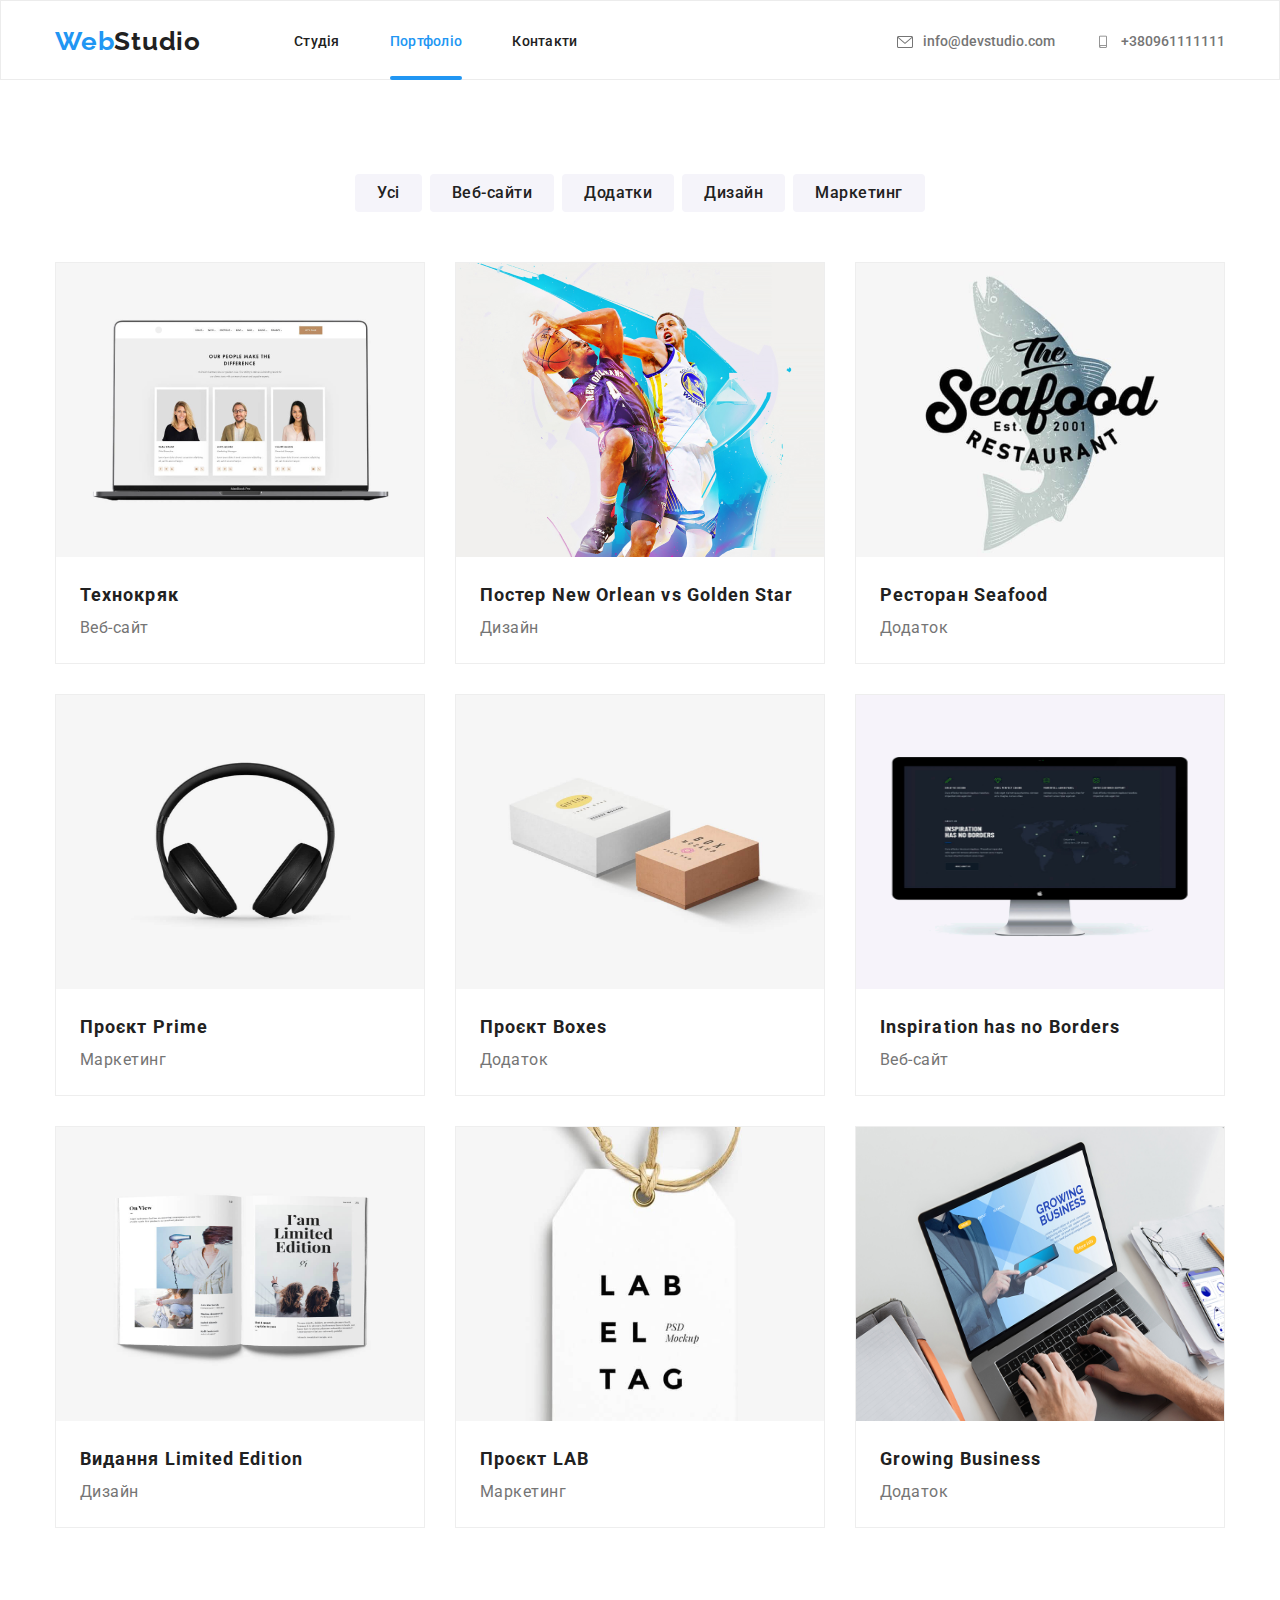
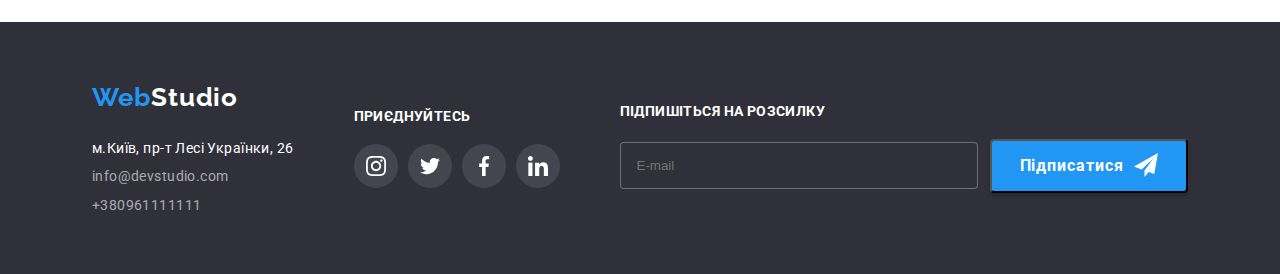
==== commit 10355d10: "fix" ====
--- a/portfolio.html
+++ b/portfolio.html
@@ -43,6 +43,48 @@
                     </a>
                 </li>
             </ul>
+            <button class="burger-button header__burger-button">
+                <span class="burger-button__item"></span>
+            </button>
+            <div class="header__menu menu-burger">
+                <nav class="menu-burger__body">
+                    <ul class="menu-burger__list">
+                        <li class="menu-burger__item">
+                            <a href="./index.html" class="menu-burger__link">Студія</a>
+                        </li>
+                        <li class="menu-burger__item">
+                            <a href="./portfolio.html" class="menu-burger__link">Портфоліо</a>
+                        </li>
+                        <li class="menu-burger__item">
+                            <a href="#" class="menu-burger__link">Контакти</a>
+                        </li>
+                    </ul>
+                </nav>
+                <div class="menu-burger__contact contact-2">
+                    <ul class="contact-2">
+                        <li class="contact-2__item">
+                            <a href="#" class="contact-2__email">+38 096 111 11 11</a>
+                        </li>
+                        <li class="contact-2__item">
+                            <a href="#" class="contact-2__tel">info@devstudio.com</a>
+                        </li>
+                    </ul>
+                </div>
+                <ul class="social-list-2">
+                    <li class="social-list-2__item">
+                        <a href="#" class="social-list-2__link">Instagram</a>
+                    </li>
+                    <li class="social-list-2__item">
+                        <a href="#" class="social-list-2__link">Twitter</a>
+                    </li>
+                    <li class="social-list-2__item">
+                        <a href="#" class="social-list-2__link">Facebook</a>
+                    </li>
+                    <li class="social-list-2__item">
+                        <a href="#" class="social-list-2__link">LinkedIn</a>
+                    </li>
+                </ul>
+            </div>
     </header>
 
     <main class="main">
@@ -272,6 +314,7 @@
             </div>
         </div>
     </footer>
+    <script src="./js/menu.js"></script>
 </body>
 
 </html>--- a/src/style.css
+++ b/src/style.css
@@ -42,6 +42,438 @@
     border-bottom: 1px solid #ECECEC;
     
 }
+
+@media (max-width: 1200px) {
+    .footer__team {
+    display: flex;
+    justify-content: center;
+    align-items: center;
+    }
+}
+
+
+@media (max-width: 720px) {
+    .header__container {
+      justify-content: space-around;
+      padding-left: 25px;
+    }
+}
+
+@media (max-width: 990px) {
+    .header__logo {
+      justify-content: flex-end;
+    }
+  }
+
+  @media (max-width: 720px) {
+    .header__navigation {
+      display: none;
+    }
+  }
+
+  .burger-button {
+    flex-direction: column;
+    padding: 20px 0;
+    gap: 4px;
+    display: none;
+    position: relative;
+    z-index: 10;
+  }
+  @media (max-width: 720px) {
+    .burger-button {
+      display: flex;
+      background: #fff;
+      margin-right: 10px;
+      cursor: pointer;
+    }
+    .burger-button:hover, .burger-button:focus {
+      color: #2196F3;
+    }
+  }
+  .burger-button::before, .burger-button::after {
+    content: "";
+    transform: rotate(0);
+    transform-origin: 1.5px 50%;
+  }
+  .burger-button__item, .burger-button::before, .burger-button::after {
+    width: 24px;
+    height: 3px;
+    transition: transform 0.3s ease, opacity 0.3s ease;
+    background: #212121;
+  }
+  .burger-button_open .burger-button__item {
+    opacity: 0;
+  }
+  .burger-button_open::after {
+    transform: rotate(-45deg);
+  }
+  .burger-button_open::before {
+    transform: rotate(45deg);
+  }
+  
+  .menu-burger {
+    position: absolute;
+    display: flex;
+    flex-direction: column;
+    padding: 48px 40px;
+    top: 0;
+    right: -100%;
+    transition: right 0.3s;
+    width: 100%;
+    height: 100vh;
+    z-index: 6;
+    max-width: 700px;
+    background: #FFF;
+    display: none;
+  }
+  @media (max-width: 720px) {
+    .menu-burger {
+      display: hidden;
+      height: 900px;
+    }
+  }
+  .menu-burger_open {
+    background: #fff;
+    right: 0;
+  }
+  @media (max-width: 700px) {
+    .menu-burger_open {
+      display: flex;
+    }
+  }
+  .menu-burger__body {
+    margin-bottom: auto;
+  }
+  .menu-burger__list {
+    margin-bottom: 306px;
+  }
+  .menu-burger__item:not(:last-child) {
+    margin-bottom: 32px;
+  }
+  .menu-burger__link {
+    color: #212121;
+    font-size: 40px;
+    font-weight: 500;
+    letter-spacing: 0.8px;
+    transition: color 0.3s;
+  }
+  .menu-burger__link:hover, .menu-burger__link:focus {
+    color: #2196F3;
+  }
+  
+  .contact-2 {
+    display: inline-block;
+    margin-bottom: 64px;
+  }
+  .contact-2__item:not(:last-child) {
+    margin-bottom: 32px;
+  }
+  .contact-2__tel {
+    color: #757575;
+    font-family: Roboto;
+    font-size: 24px;
+    font-style: normal;
+    font-weight: 500;
+    line-height: normal;
+    letter-spacing: 0.48px;
+  }
+  .contact-2__email {
+    color: #2196f3;
+    font-family: Roboto;
+    font-size: 34px;
+    font-style: normal;
+    font-weight: 500;
+    line-height: normal;
+    letter-spacing: 0.68px;
+  }
+  
+  .social-list-2 {
+    display: flex;
+    gap: 20px;
+    flex-wrap: wrap;
+    justify-content: flex-start;
+  }
+  .social-list-2__item::before {
+    content: "";
+    width: 1px;
+    height: 22px;
+    background: rgba(33, 33, 33, 0.2);
+  }
+  .social-list-2__item::after {
+    content: "|";
+    margin-left: 10px;
+  }
+  .social-list-2__link {
+    color: #2196f3;
+    font-family: Roboto;
+    font-size: 18px;
+    font-style: normal;
+    font-weight: 500;
+    line-height: 22px;
+    letter-spacing: 0.36px;
+  }
+
+  .footer__form  {
+    display: flex;
+    gap: 12px;
+    align-items: center;
+    width: 100%;
+  }
+
+  .features__photo-container {
+    background: #F5F4FA;
+    display: inline-block;
+    margin-bottom: 30px;
+    border-radius: 4px;
+    height: 120px;
+    padding: 25px 100px;
+    display: flex;
+    align-items: center;
+    justify-content: center;
+    width: 100%;
+  }
+
+
+@media (max-width: 720px) {
+    .contact {
+      display: none;
+    }
+  }
+@media (max-width: 1200px) {
+    .contact {
+      max-width: 200px;
+    }
+  }
+
+  @media (min-width: 721px) and (max-width: 900px) {
+    .contact-info {
+      display: flex;
+      margin-left: auto;
+      flex-wrap: wrap;
+      gap: 0px;
+      max-width: 160px;
+    }
+  }
+
+  @media (max-width: 720px) {
+    .header__contact-info .mail {
+      display: none;
+    }
+  }
+  @media (max-width: 1200px) {
+    .contact-info .mail-tel {
+      padding: 9px 0;
+    }
+  }
+
+  @media (max-width: 720px) {
+    .header__contact-info  .header__contact-link {
+       display: none;
+     }
+   }
+
+   @media (min-width: 721px) and (max-width: 900px){
+    .header__contact-info {
+    display: flex;
+    margin-left: auto;
+    flex-wrap: wrap;
+    gap: 0px;
+    max-width: 160px;
+    }
+ }
+
+   @media (max-width: 1200px){
+    .portfolio {
+    display: none;
+    }
+}
+
+@media (max-width: 765px) {
+    .feature__list {
+      width: 100%;
+      display: flex;
+      flex-direction: column;
+    }
+  }
+
+  @media (min-width: 765px) {
+    .features__item {
+      width: 354px;
+    }
+  }
+
+  @media (min-width: 765px) {
+    .features__title-secondary {
+      display: flex;
+      justify-content: flex-start;
+    }
+  }
+
+  @media (max-width: 1200px) {
+    .team__list {
+      max-width: 738px;
+      margin: 0 auto;
+    }
+  }
+
+  @media (max-width: 765px) {
+    .team__item {
+      margin: 0 auto;
+    }
+  }
+
+  @media (max-width: 767px) {
+    .team__item-img {
+      width: 450px;
+    }
+  }
+  @media (min-width: 765px) and (max-width: 1024px) {
+    .team__item-img {
+      width: 354px;
+      height: 374px;
+    }
+  }
+
+  @media (max-width: 1200px) {
+    .regular-customers__container {
+      max-width: 738px;
+      margin: 0 auto;
+    }
+  }
+
+  @media (max-width: 1200px) {
+    .regular-customers__item {
+      width: 210px;
+    }
+  }
+
+  @media (max-width: 1200px) and (min-width: 320px) {
+    .portfolio-card__item {
+      width: 354px;
+    }
+  }
+
+  @media (max-width: 765px) and (min-width: 320px) {
+    .portfolio-card__item {
+      width: 100%;
+      max-width: 450px;
+    }
+  }
+
+  @media (max-width: 765px) and (min-width: 320px) {
+    .portfolio-card__element-text {
+      width: 450px;
+      max-width: 450px;
+    }
+  }
+  @media (max-width: 765px) and (min-width: 320px) {
+    .portfolio-card__element-text img {
+      width: 100%;
+      max-width: 450px;
+    }
+  }
+
+  @media (min-width: 1201px) {
+    .footer__container {
+      display: flex;
+      flex-direction: row;
+    }
+  }
+
+  @media (min-width: 1201px) {
+    .footer__content {
+      align-items: flex-start;
+    }
+  }
+
+  @media (max-width: 1200px) {
+    .footer__content {
+      align-items: center;
+    }
+  }
+
+  @media (min-width: 1201px) {
+     .footer__address-item {
+      align-items: flex-start;
+    }
+  }
+
+  @media (max-width: 1200px) {
+    .footer .footer__team {
+      display: flex;
+      justify-content: center;
+      align-items: center;
+      flex-wrap: wrap;
+    }
+  }
+
+  .footer__newsletter {
+    position: relative;
+  }
+
+  @media (max-width: 1200px) {
+    .footer .footer__newsletter {
+      align-items: center;
+      max-width: 450px;
+      display: flex;
+      flex-direction: column;
+        input {
+            margin-bottom: 20px;
+      }
+    }
+  }
+
+  @media (max-width: 1200px) {
+    .footer .footer__form {
+      flex-direction: column;
+    }
+  }
+  @media (min-width: 319px) and (max-width: 360px) {
+    .footer .footer__form input {
+      max-width: 300px;
+    }
+  }
+
+  @media (max-width: 720px) {
+    .modal {
+      position: relative;
+      top: 25%;
+      left: 25%;
+    }
+  }
+
+  @media (min-width: 765px) and (max-width: 1200px){
+  .feature__list {
+      width: 738px;
+      padding: 0;
+      display: flex;
+      flex-wrap: wrap;
+      gap: 30px;
+      justify-content: center;
+      align-content: center;
+  }
+}
+
+
+@media (min-width: 1201px) {
+    .footer__container {
+    display: flex;
+    flex-direction: row;
+    }
+ }
+
+ @media (min-width: 1201px) {
+    .footer__content {
+    align-items: flex-start;
+    }
+}
+
+@media (max-width: 1200px) {
+    .footer__content {
+    align-items: center;
+    }
+}
+
 
 .header__container {
     font-weight: 500;
@@ -342,15 +774,16 @@
     font-size: inherit;
     letter-spacing: 0.42px;
     margin-bottom: 10px;
+    display: flex;
+    justify-content: center;
 }
 
 .features__item:not(:first-child) {
-    margin-left: 30px;
-    max-width: 270px;
+    width: 100%;
 }
 
 .features__item {
-    max-width: 270px;
+    width: 100%;
 }
 
 .features__desc {
@@ -391,6 +824,8 @@
     display: flex;
     justify-content: center;
     margin-top: 50px;
+    flex-wrap: wrap;
+    gap: 30px;
 }
 
 .team__item {
@@ -577,8 +1012,10 @@
 
 .footer__container {
     display: flex;
-    align-items: baseline;
-    gap: 94px;
+    flex-wrap: wrap;
+    justify-content: center;
+    align-items: center;
+    gap: 60px;
 }
 
 .footer__team {
@@ -619,6 +1056,7 @@
 .footer__team-list a:focus {
     background-color: #2196F3;
 }
+
 
 .footer__icon {
     width: 20px;
@@ -654,16 +1092,6 @@
     width: 20px;
     height: 20px;
     transition: fill 0,3s;
-}
-
-.features__photo-container {
-    background: #f5f4fa;
-    display: inline-block;
-    width: 100%;
-    height: 120px;
-    padding: 25px 100px;
-    margin-bottom: 30px;
-    border-radius: 4px;
 }
 
 .features__photo{
@@ -858,16 +1286,23 @@
   }
 
 .footer__button {
-    margin-left: 12px;
-    padding: 10px 28px;
-    transition: background-color 250ms cubic-bezier(0.4, 0, 0.2, 1);
+    border-radius: 4px;
+    background: #2196F3;
+    box-shadow: 0px 4px 4px 0px rgba(0, 0, 0, 0.15);
+    color: #FFF;
+    text-align: center;
+    font-family: Roboto;
+    font-size: 16px;
+    font-style: normal;
+    font-weight: 700;
+    line-height: 30px;
     letter-spacing: 0.96px;
-    color: #fff;
-    line-height: 1.875;
-    background-color:#2196F3;
-    border-radius: 4px;
-    box-shadow: 0px 4px 4px 0px rgba(0, 0, 0, 0.15);
-    border: none;
+    padding: 10px 28px 10px 28px;
+    flex-shrink: 0;
+    display: flex;
+    align-items: center;
+    justify-content: center;
+    gap: 10px;
 }
 
 .footer__button:focus,
